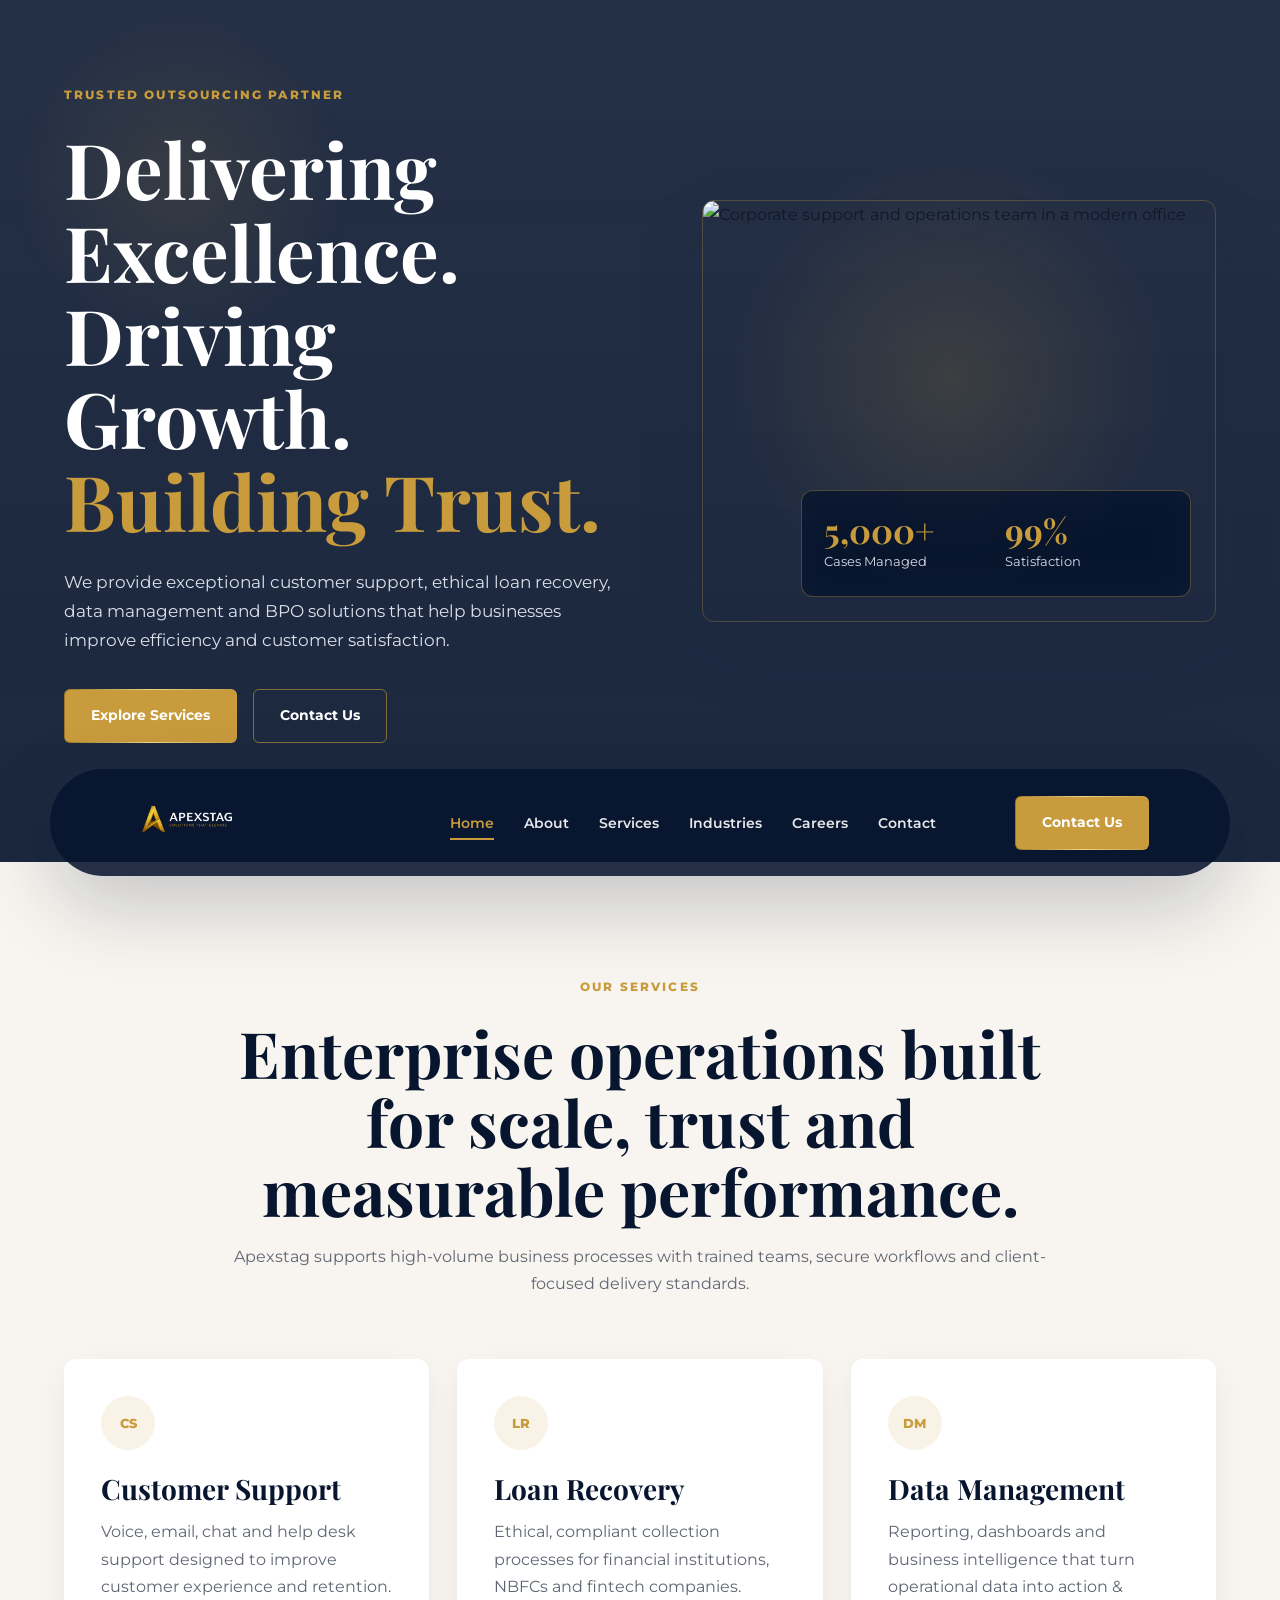
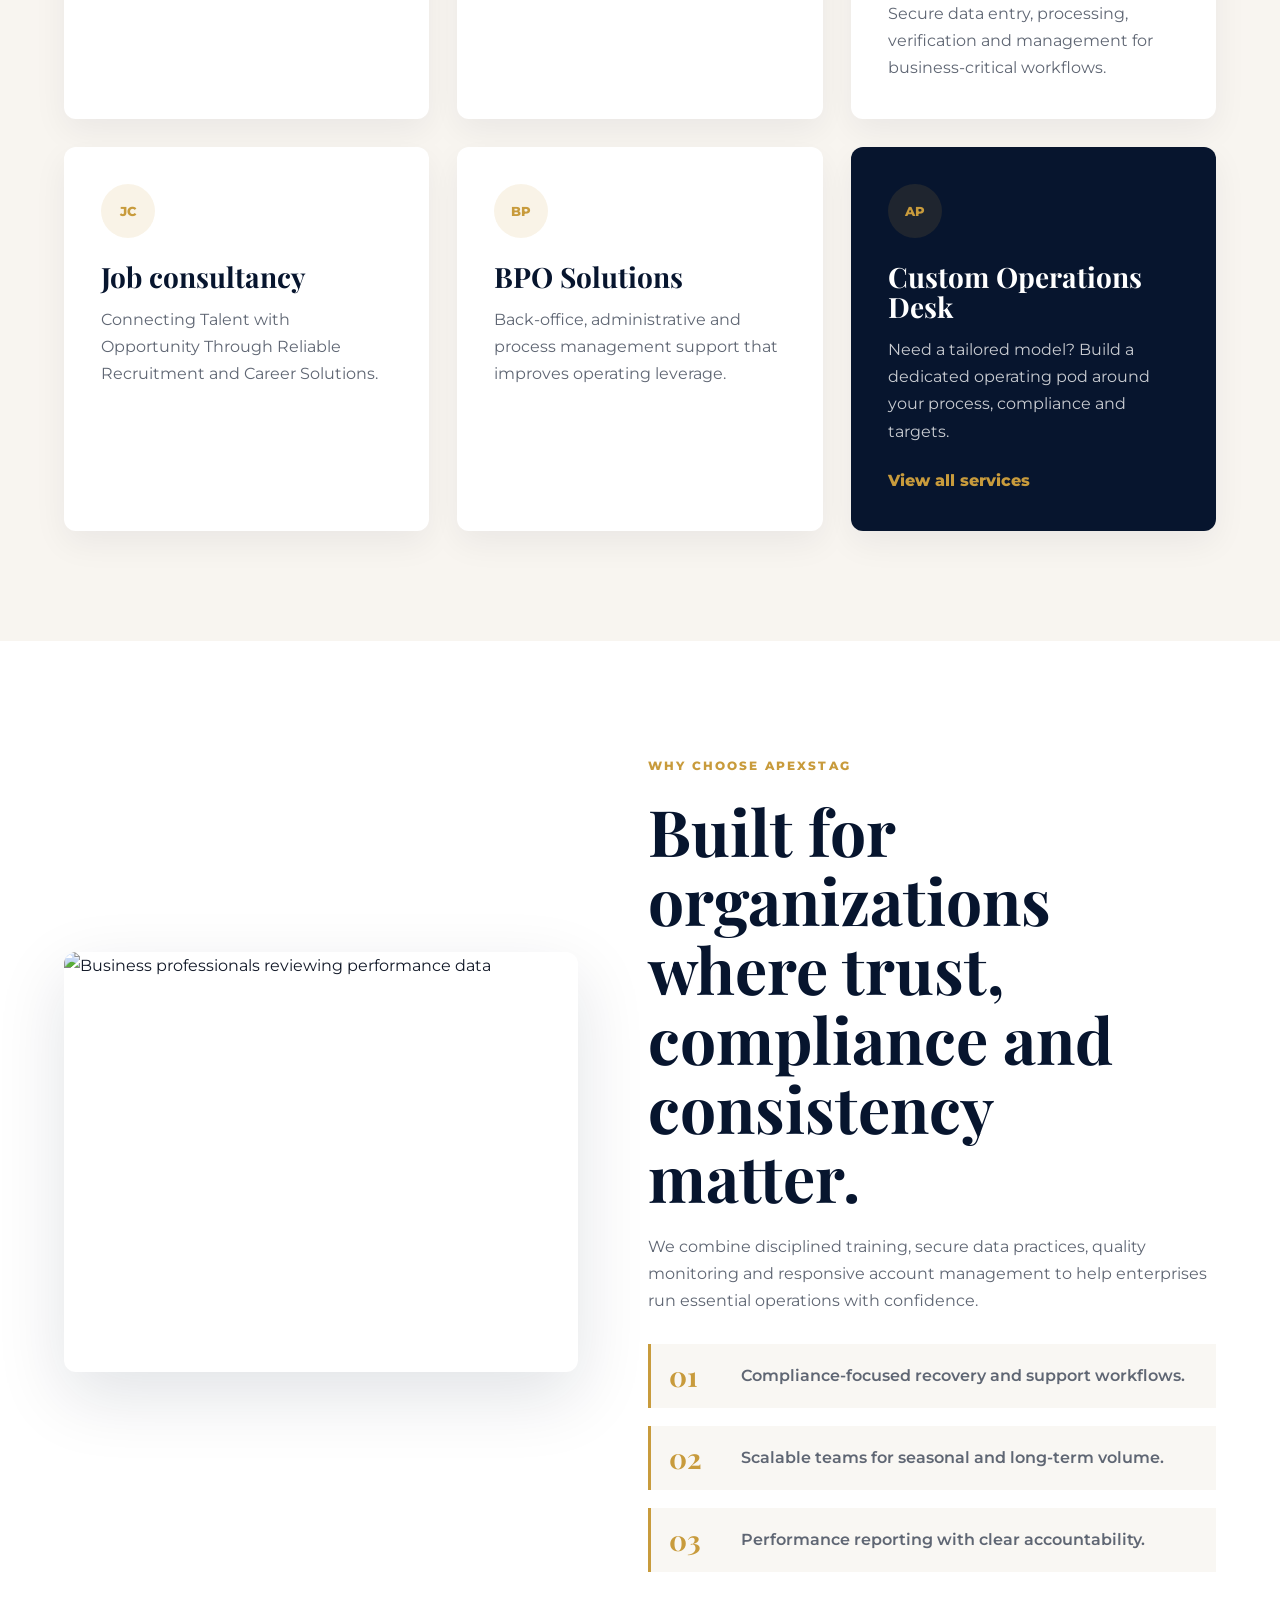
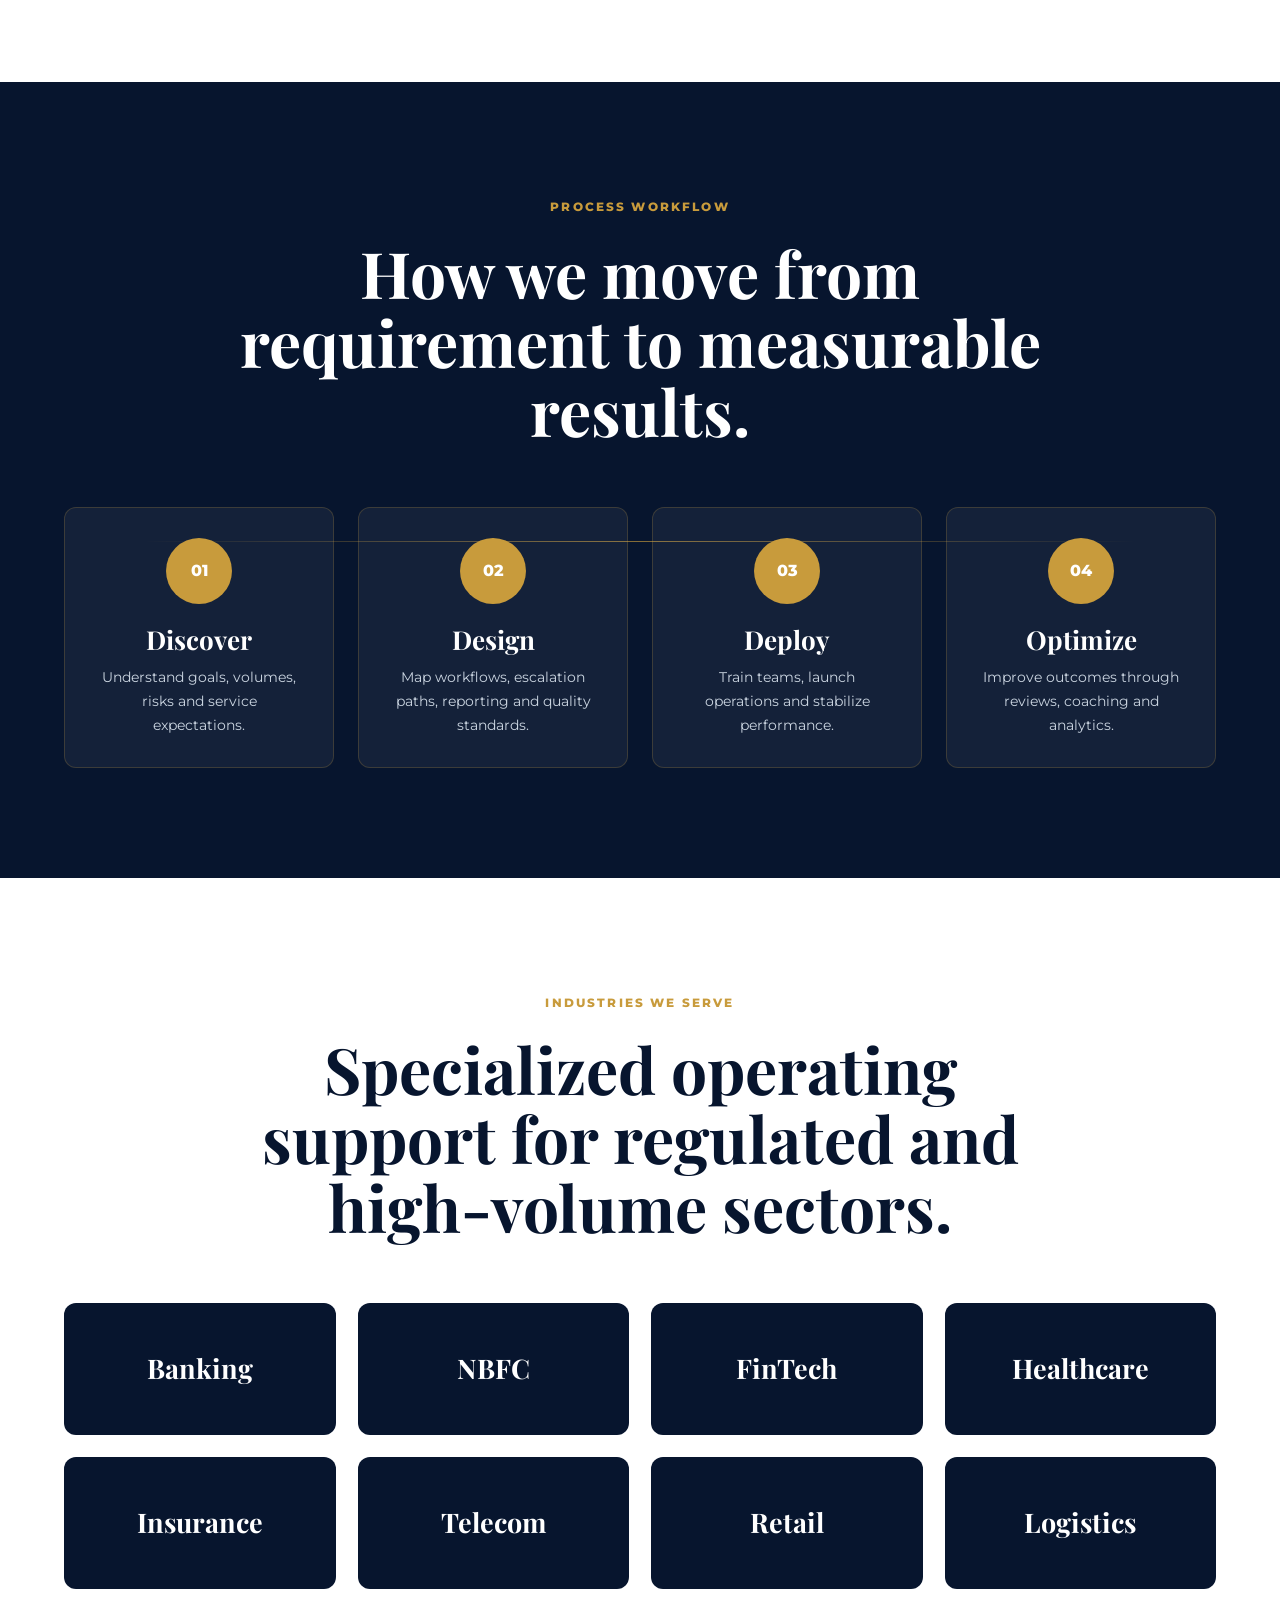
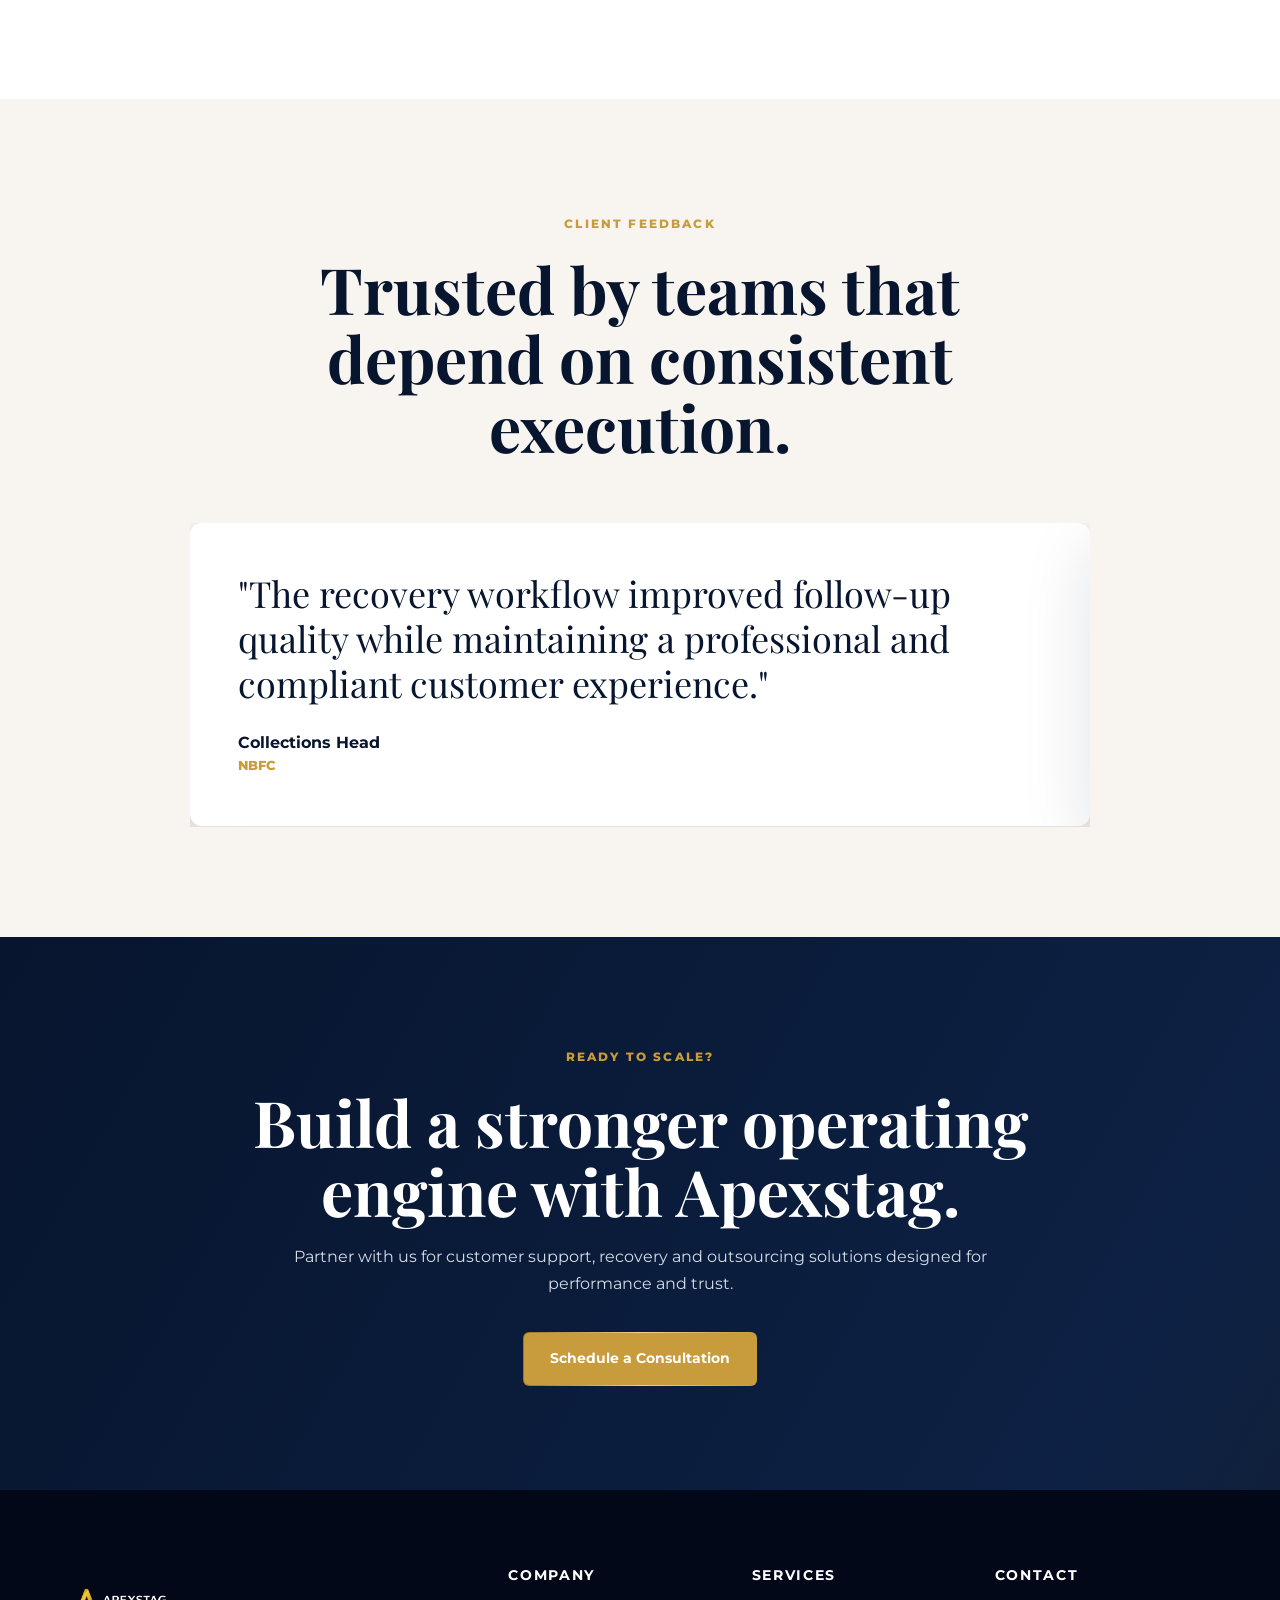
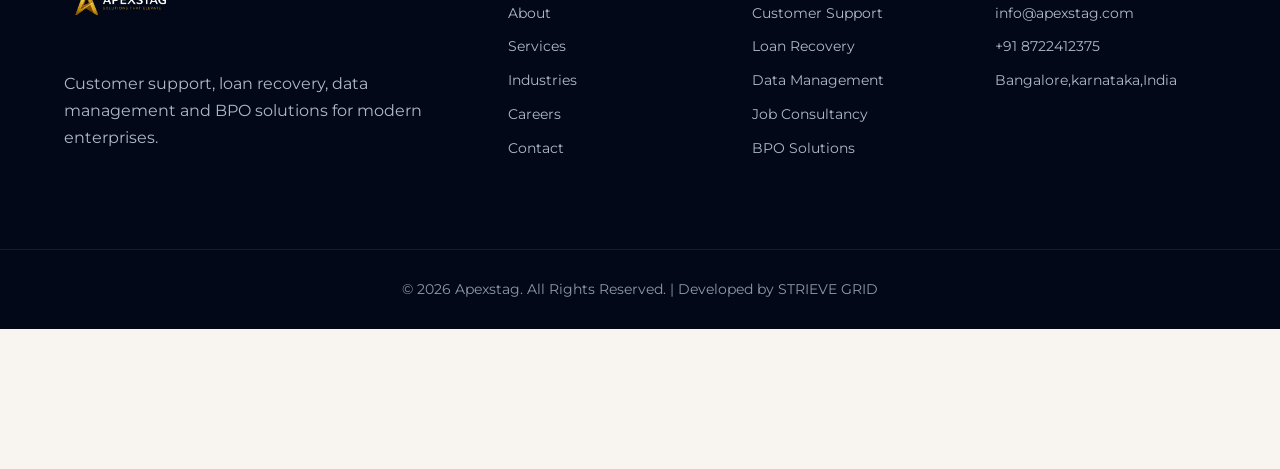
==== index.html @ 66cf581f "Initial website upload" ====
<!DOCTYPE html>
<html lang="en">

<head>
    <meta charset="UTF-8">
    <meta name="viewport" content="width=device-width, initial-scale=1.0">
    <meta name="description" content="Apexstag provides customer support, ethical loan recovery, data services and BPO solutions for enterprises, NBFCs, fintech and financial institutions.">
    <title>Apexstag | Enterprise BPO, Customer Support & Recovery Solutions</title>
    <link rel="preconnect" href="https://fonts.googleapis.com">
    <link rel="preconnect" href="https://fonts.gstatic.com" crossorigin>
    <link href="https://fonts.googleapis.com/css2?family=Playfair+Display:wght@600;700;800&family=Montserrat:wght@300;400;500;600;700;800&display=swap" rel="stylesheet">
    <link href="https://unpkg.com/aos@2.3.4/dist/aos.css" rel="stylesheet">
    <link rel="stylesheet" href="style.css">
</head>

<body>
    <div class="page-transition"></div>
    <div class="scroll-progress" aria-hidden="true"></div>

    <header class="navbar">
        <div class="container nav-container">
            <a href="index.html" class="brand" aria-label="Apexstag home">
                <img src="apexstag logo white.png" alt="Apexstag">
            </a>
            <nav class="nav-menu" aria-label="Primary navigation">
                <ul class="nav-links">
                    <li><a href="index.html" class="active">Home</a></li>
                    <li><a href="about.html">About</a></li>
                    <li><a href="services.html">Services</a></li>
                    <li><a href="industries.html">Industries</a></li>
                    <li><a href="careers.html">Careers</a></li>
                    <li><a href="contact.html">Contact</a></li>
                </ul>
            </nav>
            <a href="contact.html" class="btn-primary nav-cta">Contact Us</a>
            <button class="menu-toggle" type="button" aria-label="Open navigation" aria-expanded="false">
                <span></span>
                <span></span>
                <span></span>
            </button>
        </div>
    </header>

    <main>
        <!-- ================= HERO ================= -->
        <section class="hero home-hero">
            <span class="hero-cursor-glow" aria-hidden="true"></span>
            <div class="container hero-container">
                <div class="hero-content" data-aos="fade-right">
                    <span class="eyebrow">Trusted outsourcing partner</span>
                    <h1>Delivering Excellence. Driving Growth. <span>Building Trust.</span></h1>
                    <p>We provide exceptional customer support, ethical loan recovery, data management and BPO solutions that help businesses improve efficiency and customer satisfaction.</p>
                    <div class="hero-actions">
                        <a href="services.html" class="btn-primary">Explore Services</a>
                        <a href="contact.html" class="btn-secondary">Contact Us</a>
                    </div>
                </div>
                <div class="hero-visual" data-aos="fade-left" data-aos-delay="150">
                    <img src="https://images.unsplash.com/photo-1552664730-d307ca884978?auto=format&fit=crop&w=1200&q=80" alt="Corporate support and operations team in a modern office">
                    <div class="floating-stats">
                        <div>
                            <strong data-count="5000" data-suffix="+">0</strong>
                            <span>Cases Managed</span>
                        </div>
                        <div>
                            <strong data-count="99" data-suffix="%">0</strong>
                            <span>Satisfaction</span>
                        </div>
                    </div>
                </div>
            </div>
        </section>


        <!-- ================= SERVICES ================= -->
        <section class="section services-section">
            <div class="container">
                <div class="section-heading" data-aos="fade-up">
                    <span>Our services</span>
                    <h2>Enterprise operations built for scale, trust and measurable performance.</h2>
                    <p>Apexstag supports high-volume business processes with trained teams, secure workflows and client-focused delivery standards.</p>
                </div>
                <div class="services-grid">
                    <article class="service-card" data-aos="fade-up">
                        <span class="card-icon">CS</span>
                        <h3>Customer Support</h3>
                        <p>Voice, email, chat and help desk support designed to improve customer experience and retention.</p>
                    </article>
                    <article class="service-card" data-aos="fade-up" data-aos-delay="100">
                        <span class="card-icon">LR</span>
                        <h3>Loan Recovery</h3>
                        <p>Ethical, compliant collection processes for financial institutions, NBFCs and fintech companies.</p>
                    </article>
                    <article class="service-card" data-aos="fade-up" data-aos-delay="200">
                        <span class="card-icon">DM</span>
                        <h3>Data Management</h3>
                        <p>Reporting, dashboards and business intelligence that turn operational data into action & Secure data entry, processing, verification and management for business-critical workflows.</p>
                    </article>
                    <article class="service-card" data-aos="fade-up">
                        <span class="card-icon">JC</span>
                        <h3>Job consultancy</h3>
                        <p>Connecting Talent with Opportunity Through Reliable Recruitment and Career Solutions.</p>
                    </article>
                    <article class="service-card" data-aos="fade-up" data-aos-delay="100">
                        <span class="card-icon">BP</span>
                        <h3>BPO Solutions</h3>
                        <p>Back-office, administrative and process management support that improves operating leverage.</p>
                    </article>
                    <article class="service-card premium-card" data-aos="fade-up" data-aos-delay="200">
                        <span class="card-icon">AP</span>
                        <h3>Custom Operations Desk</h3>
                        <p>Need a tailored model? Build a dedicated operating pod around your process, compliance and targets.</p>
                        <a href="services.html" class="text-link">View all services</a>
                    </article>
                </div>
            </div>
        </section>

        <!-- ================= WHY CHOOSE ================= -->
        <section class="section split-section white-section">
            <div class="container split-grid">
                <div class="split-media" data-aos="fade-right">
                    <img src="https://images.unsplash.com/photo-1556761175-b413da4baf72?auto=format&fit=crop&w=1100&q=80" alt="Business professionals reviewing performance data">
                </div>
                <div class="split-content" data-aos="fade-left">
                    <span class="eyebrow">Why choose Apexstag</span>
                    <h2>Built for organizations where trust, compliance and consistency matter.</h2>
                    <p>We combine disciplined training, secure data practices, quality monitoring and responsive account management to help enterprises run essential operations with confidence.</p>
                    <div class="trust-list">
                        <div><strong>01</strong><span>Compliance-focused recovery and support workflows.</span></div>
                        <div><strong>02</strong><span>Scalable teams for seasonal and long-term volume.</span></div>
                        <div><strong>03</strong><span>Performance reporting with clear accountability.</span></div>
                    </div>
                </div>
            </div>
        </section>

        <!-- ================= PROCESS ================= -->
        <section class="section process-section">
            <div class="container">
                <div class="section-heading light" data-aos="fade-up">
                    <span>Process workflow</span>
                    <h2>How we move from requirement to measurable results.</h2>
                </div>
                <div class="process-wrapper" data-aos="process-line">
                    <article class="process-step" data-aos="fade-up">
                        <span>01</span>
                        <h3>Discover</h3>
                        <p>Understand goals, volumes, risks and service expectations.</p>
                    </article>
                    <article class="process-step" data-aos="fade-up" data-aos-delay="100">
                        <span>02</span>
                        <h3>Design</h3>
                        <p>Map workflows, escalation paths, reporting and quality standards.</p>
                    </article>
                    <article class="process-step" data-aos="fade-up" data-aos-delay="200">
                        <span>03</span>
                        <h3>Deploy</h3>
                        <p>Train teams, launch operations and stabilize performance.</p>
                    </article>
                    <article class="process-step" data-aos="fade-up" data-aos-delay="300">
                        <span>04</span>
                        <h3>Optimize</h3>
                        <p>Improve outcomes through reviews, coaching and analytics.</p>
                    </article>
                </div>
            </div>
        </section>

        <!-- ================= INDUSTRIES ================= -->
        <section class="section industries-section white-section">
            <div class="container">
                <div class="section-heading" data-aos="fade-up">
                    <span>Industries we serve</span>
                    <h2>Specialized operating support for regulated and high-volume sectors.</h2>
                </div>
                <div class="industry-grid">
                    <a href="industries.html" class="industry-card" data-aos="fade-up">Banking</a>
                    <a href="industries.html" class="industry-card" data-aos="fade-up" data-aos-delay="70">NBFC</a>
                    <a href="industries.html" class="industry-card" data-aos="fade-up" data-aos-delay="140">FinTech</a>
                    <a href="industries.html" class="industry-card" data-aos="fade-up" data-aos-delay="210">Healthcare</a>
                    <a href="industries.html" class="industry-card" data-aos="fade-up">Insurance</a>
                    <a href="industries.html" class="industry-card" data-aos="fade-up" data-aos-delay="70">Telecom</a>
                    <a href="industries.html" class="industry-card" data-aos="fade-up" data-aos-delay="140">Retail</a>
                    <a href="industries.html" class="industry-card" data-aos="fade-up" data-aos-delay="210">Logistics</a>
                </div>
            </div>
        </section>

        <!-- ================= TESTIMONIALS ================= -->
        <section class="section testimonials-section">
            <div class="container">
                <div class="section-heading" data-aos="fade-up">
                    <span>Client feedback</span>
                    <h2>Trusted by teams that depend on consistent execution.</h2>
                </div>
                <div class="testimonial-carousel" data-aos="fade-up">
                    <div class="testimonial-track">
                        <article class="testimonial-card">
                            <p>"Apexstag brought structure and responsiveness to our customer operations. Their team is disciplined, transparent and dependable."</p>
                            <h4>Operations Manager</h4>
                            <span>Financial Services</span>
                        </article>
                        <article class="testimonial-card">
                            <p>"The recovery workflow improved follow-up quality while maintaining a professional and compliant customer experience."</p>
                            <h4>Collections Head</h4>
                            <span>NBFC</span>
                        </article>
                        <article class="testimonial-card">
                            <p>"Their reporting and data handling support helped us reduce operational delays and gain better visibility into daily performance."</p>
                            <h4>Business Head</h4>
                            <span>Enterprise Services</span>
                        </article>
                    </div>
                </div>
            </div>
        </section>

        <!-- ================= CTA ================= -->
        <section class="cta-section">
            <div class="container">
                <div class="cta-box" data-aos="fade-up">
                    <span class="eyebrow">Ready to scale?</span>
                    <h2>Build a stronger operating engine with Apexstag.</h2>
                    <p>Partner with us for customer support, recovery and outsourcing solutions designed for performance and trust.</p>
                    <a href="contact.html" class="btn-primary">Schedule a Consultation</a>
                </div>
            </div>
        </section>
    </main>

    <footer class="footer" data-aos="fade-up">
        <div class="container footer-grid">
            <div>
                <a href="index.html" class="brand footer-brand"><img src="apexstag logo white.png" alt="Apexstag"></a>
                <p>Customer support, loan recovery, data management and BPO solutions for modern enterprises.</p>
            </div>
            <div>
                <h4>Company</h4>
                <ul>
                    <li><a href="about.html">About</a></li>
                    <li><a href="services.html">Services</a></li>
                    <li><a href="industries.html">Industries</a></li>
                    <li><a href="careers.html">Careers</a></li>
                    <li><a href="contact.html">Contact</a></li>

                </ul>
            </div>
            <div>
                <h4>Services</h4>
                <ul>
                    <li><a href="services.html">Customer Support</a></li>
                    <li><a href="services.html">Loan Recovery</a></li>
                    <li><a href="services.html">Data Management</a></li>
                    <li><a href="services.html">Job Consultancy</a></li>
                    <li><a href="services.html">BPO Solutions</a></li>
                </ul>
            </div>
            <div>
                <h4>Contact</h4>
                <ul>
                    <li>info@apexstag.com</li>
                    <li>+91 8722412375</li>
                    <li>Bangalore,karnataka,India</li>
                </ul>
            </div>
        </div>
        <div class="copyright">© 2026 Apexstag. All Rights Reserved. | Developed by STRIEVE GRID</div>
    </footer>

    <script src="https://unpkg.com/aos@2.3.4/dist/aos.js"></script>
    <script src="script.js"></script>
</body>

</html>
---- style.css ----
/* =========================
   RESET & TOKENS
========================= */

* {
    box-sizing: border-box;
    margin: 0;
    padding: 0;
}

:root {
    --primary: #07152E;
    --primary-soft: #0D2144;
    --gold: #C89B3C;
    --gold-dark: #9C7329;
    --bg: #F8F5F0;
    --white: #FFFFFF;
    --text: #5F6673;
    --muted: #CBD5E1;
    --ink: #111827;
    --line: rgba(200, 155, 60, .22);
    --shadow: 0 24px 70px rgba(7, 21, 46, .12);
    --radius: 8px;
}

html {
    scroll-behavior: smooth;
}

body {
    background: var(--bg);
    color: var(--ink);
    font-family: "Montserrat", sans-serif;
    line-height: 1.7;
    overflow-x: hidden;
    animation: pageFade .8s ease both;
    padding-bottom: 140px;
}


body.is-leaving {
    animation: pageExit .28s ease both;
}

img {
    display: block;
    max-width: 100%;
}

a {
    color: inherit;
    text-decoration: none;
}

ul {
    list-style: none;
}

h1,
h2,
h3,
h4 {
    font-family: "Playfair Display", serif;
    line-height: 1.08;
}

.container {
    width: min(90%, 1400px);
    margin: 0 auto;
}

.page-transition {
    position: fixed;
    inset: 0;
    z-index: 2000;
    background: var(--primary);
    pointer-events: none;
    animation: pageReveal .85s ease forwards;
}

.scroll-progress {
    position: fixed;
    top: 0;
    left: 0;
    z-index: 1200;
    width: 100%;
    height: 3px;
    background: linear-gradient(90deg, var(--gold-dark), var(--gold), #F1D489);
    transform: scaleX(0);
    transform-origin: left center;
    will-change: transform;
}

/* =========================
   NAVBAR
========================= */

.navbar {
    position: fixed;
    bottom: 24px;
    left: 50%;
    transform: translateX(-50%);
    z-index: 1000;
    width: min(1180px, calc(100% - 44px));
    border-radius: 999px;
    padding: 16px 24px;
    background: rgba(7, 21, 46, .88);
    box-shadow: 0 28px 80px rgba(7, 21, 46, .22);
    transition: padding .35s ease, background .35s ease, box-shadow .35s ease, backdrop-filter .35s ease, transform .35s ease;
}

.navbar.scrolled {
    position: fixed;
    bottom: 24px;
    left: 50%;
    transform: translateX(-50%);
    width: min(1180px, calc(100% - 44px));
    border-radius: 999px;
    padding: 14px 22px;
    background: rgba(7, 21, 46, .96);
    backdrop-filter: blur(20px);
    box-shadow: 0 28px 90px rgba(0, 0, 0, .24);
}

body.bottom-nav {
    padding-bottom: 0;
}

.nav-container {
    display: flex;
    align-items: center;
    justify-content: space-between;
    gap: 28px;
}

.brand {
    display: inline-flex;
    align-items: center;
    flex: 0 0 auto;
}

.brand img {
    display: block;
    width: 240px;
    max-width: 40vw;
    height: auto;
    max-height: 75px;
    object-fit: contain;
    object-position: left center;
}

.nav-links {
    display: flex;
    align-items: center;
    gap: 30px;
}

.nav-links a {
    position: relative;
    color: var(--white);
    font-size: 14px;
    font-weight: 600;
    opacity: .9;
    transition: color .3s ease, opacity .3s ease;
}

.nav-links a::after {
    content: "";
    position: absolute;
    left: 0;
    bottom: -8px;
    width: 100%;
    height: 2px;
    background: var(--gold);
    transform: scaleX(0);
    transform-origin: right center;
    transition: transform .35s ease;
}

.nav-links a:hover,
.nav-links a.active {
    color: var(--gold);
    opacity: 1;
}

.nav-links a:hover::after,
.nav-links a.active::after {
    transform: scaleX(1);
    transform-origin: left center;
}

.menu-toggle {
    display: none;
    width: 44px;
    height: 44px;
    border: 1px solid rgba(255, 255, 255, .18);
    background: transparent;
    border-radius: var(--radius);
    cursor: pointer;
}

.menu-toggle span {
    display: block;
    width: 18px;
    height: 2px;
    margin: 5px auto;
    background: var(--white);
    transition: transform .3s ease, opacity .3s ease;
}

.menu-toggle.active span:nth-child(1) {
    transform: translateY(7px) rotate(45deg);
}

.menu-toggle.active span:nth-child(2) {
    opacity: 0;
}

.menu-toggle.active span:nth-child(3) {
    transform: translateY(-7px) rotate(-45deg);
}

/* =========================
   BUTTONS & GLOBAL SECTIONS
========================= */

.btn-primary,
.btn-secondary,
.btn-light {
    display: inline-flex;
    align-items: center;
    justify-content: center;
    min-height: 48px;
    padding: 14px 26px;
    border-radius: 6px;
    font-size: 14px;
    font-weight: 700;
    transition: transform .3s ease, box-shadow .3s ease, background .3s ease, border-color .3s ease, color .3s ease;
    will-change: transform;
}

.btn-primary {
    position: relative;
    overflow: hidden;
    border: 1px solid transparent;
    background: linear-gradient(var(--gold), var(--gold)) padding-box,
        linear-gradient(90deg, var(--gold-dark), #F1D489, var(--gold)) border-box;
    color: var(--white);
}

.btn-secondary {
    border: 1px solid rgba(200, 155, 60, .6);
    color: var(--white);
}

.btn-light {
    background: var(--white);
    color: var(--primary);
}

.btn-primary:hover,
.btn-secondary:hover,
.btn-light:hover {
    transform: translateY(-3px) scale(1.02);
    box-shadow: 0 16px 36px rgba(200, 155, 60, .22);
}

.text-link {
    display: inline-flex;
    margin-top: 22px;
    color: var(--gold);
    font-weight: 800;
}

.section {
    padding: 110px 0;
}

.white-section {
    background: var(--white);
}

.section-heading {
    max-width: 820px;
    margin: 0 auto 62px;
    text-align: center;
}

.section-heading span,
.eyebrow {
    display: inline-block;
    color: var(--gold);
    font-size: 12px;
    font-weight: 800;
    letter-spacing: .18em;
    text-transform: uppercase;
}

.section-heading h2,
.split-content h2,
.page-hero h1,
.hero h1,
.cta-box h2 {
    color: var(--primary);
    font-size: clamp(36px, 5vw, 64px);
}

.section-heading h2 {
    margin: 18px 0 18px;
}

.section-heading p,
.split-content p,
.page-hero p,
.cta-box p {
    color: var(--text);
    font-size: 16px;
}

.light h2,
.light p {
    color: var(--white);
}

.light p {
    opacity: .72;
}

/* =========================
   HERO
========================= */

.hero,
.page-hero {
    position: relative;
    overflow: hidden;
    background: linear-gradient(rgba(7, 21, 46, .88), rgba(7, 21, 46, .92)),
        var(--hero-image, url("https://images.unsplash.com/photo-1497366754035-f200968a6e72?auto=format&fit=crop&w=1800&q=80")) center/cover;
}

.home-hero {
    min-height: 88vh;
    display: flex;
    align-items: center;
    padding: 80px 0 120px;
}

.hero::after,
.page-hero::after {
    content: "";
    position: absolute;
    right: 7%;
    top: 16%;
    width: 480px;
    height: 480px;
    border-radius: 50%;
    background: radial-gradient(circle, rgba(200, 155, 60, .16), rgba(200, 155, 60, 0) 65%);
    pointer-events: none;
}

.hero-cursor-glow {
    position: absolute;
    left: 0;
    top: 0;
    width: 360px;
    height: 360px;
    border-radius: 50%;
    background: radial-gradient(circle, rgba(200, 155, 60, .12), rgba(200, 155, 60, 0) 66%);
    transform: translate3d(calc(var(--x, 50%) - 180px), calc(var(--y, 50%) - 180px), 0);
    pointer-events: none;
    will-change: transform;
}

.hero-container {
    position: relative;
    z-index: 1;
    display: grid;
    align-items: center;
    grid-template-columns: 1.05fr .95fr;
    gap: 70px;
}

.hero h1 {
    max-width: 780px;
    color: var(--white);
    font-size: clamp(46px, 6vw, 82px);
    margin: 20px 0 26px;
}

.hero h1 span {
    color: var(--gold);
}

.hero p {
    max-width: 680px;
    color: #D9E1EA;
    font-size: 17px;
}

.hero-actions {
    display: flex;
    flex-wrap: wrap;
    gap: 16px;
    margin-top: 34px;
}

.hero-visual,
.split-media,
.image-panel {
    overflow: hidden;
    border-radius: 12px;
    box-shadow: var(--shadow);
}

.hero-visual {
    position: relative;
    border: 1px solid rgba(200, 155, 60, .28);
}

.hero-visual img,
.split-media img,
.image-panel img {
    width: 100%;
    height: 100%;
    min-height: 420px;
    object-fit: cover;
    transition: transform .7s ease;
}

.hero-visual:hover img,
.split-media:hover img,
.image-panel:hover img {
    transform: scale(1.05);
}

.floating-stats {
    position: absolute;
    right: 24px;
    bottom: 24px;
    display: grid;
    grid-template-columns: repeat(2, 1fr);
    gap: 18px;
    width: min(390px, calc(100% - 48px));
    padding: 22px;
    border: 1px solid rgba(200, 155, 60, .36);
    border-radius: 12px;
    background: rgba(7, 21, 46, .72);
    backdrop-filter: blur(18px);
    animation: gentleFloat 5.5s ease-in-out infinite;
}

.floating-stats strong {
    display: block;
    color: var(--gold);
    font-family: "Playfair Display", serif;
    font-size: 34px;
    line-height: 1;
}

.floating-stats span {
    color: #D7DEE8;
    font-size: 13px;
}

.page-hero {
    min-height: 75vh;
    display: flex;
    align-items: center;
    justify-content: center;
    padding: 120px 0 80px;
    background: linear-gradient(rgba(7, 21, 46, .74), rgba(7, 21, 46, .75)),
        var(--hero-image, url("https://images.unsplash.com/photo-1497366754035-f200968a6e72?auto=format&fit=crop&w=1800&q=80")) center/cover no-repeat;
    background-size: 110%;
    animation: heroZoom 22s ease-in-out infinite alternate;
    scroll-margin-top: 104px;
}

.page-hero-content {
    position: relative;
    z-index: 1;
    max-width: 860px;
    display: flex;
    flex-direction: column;
    align-items: center;
    text-align: center;
    gap: 26px;
}

.page-hero h1 {
    color: var(--white);
    margin: 0;
    font-size: clamp(42px, 5vw, 64px);
    line-height: 1.08;
}

.page-hero p {
    max-width: 760px;
    color: rgba(229, 237, 247, .92);
    font-size: 18px;
    line-height: 1.85;
}

.page-hero .eyebrow {
    color: var(--gold);
    letter-spacing: .25em;
    font-size: 12px;
    text-transform: uppercase;
}

.page-hero .hero-actions {
    justify-content: center;
}

/* =========================
   HOME SECTIONS
========================= */

.stats-section {
    position: relative;
    z-index: 4;
    margin-top: -58px;
}

.stats-wrapper {
    display: grid;
    grid-template-columns: repeat(4, 1fr);
    gap: 22px;
    padding: 34px;
    border-radius: 14px;
    background: var(--white);
    box-shadow: 0 20px 55px rgba(7, 21, 46, .12);
}

.stat-box {
    text-align: center;
    transition: transform .35s ease;
}

.stat-box:hover {
    transform: translateY(-6px);
}

.stat-box h2 {
    color: var(--primary);
    font-size: clamp(34px, 4vw, 48px);
}

.stat-box p {
    color: var(--text);
    font-weight: 600;
}

.services-grid,
.value-grid,
.benefits-grid,
.positions-grid {
    display: grid;
    grid-template-columns: repeat(3, 1fr);
    gap: 28px;
}

.service-card,
.value-card,
.mission-card,
.benefit-card,
.position-card,
.contact-card {
    min-height: 100%;
    padding: 36px;
    border: 1px solid rgba(200, 155, 60, 0);
    border-radius: 12px;
    background: var(--white);
    box-shadow: 0 12px 34px rgba(7, 21, 46, .06);
    transition: transform .35s ease, border-color .35s ease, box-shadow .35s ease, background .35s ease, color .35s ease;
}

.service-card:hover,
.value-card:hover,
.mission-card:hover,
.benefit-card:hover,
.position-card:hover,
.contact-card:hover {
    transform: translateY(-10px);
    border-color: rgba(200, 155, 60, .58);
    box-shadow: var(--shadow);
}

.card-icon {
    display: inline-flex;
    align-items: center;
    justify-content: center;
    width: 54px;
    height: 54px;
    margin-bottom: 24px;
    border-radius: 50%;
    background: rgba(200, 155, 60, .12);
    color: var(--gold);
    font-size: 13px;
    font-weight: 800;
}
.service-card h3,
.value-card h3,
.mission-card h3,
.benefit-card h3,
.position-card h3,
.contact-card h3 {
    color: var(--primary);
    font-size: 28px;
    margin-bottom: 14px;
}

.service-card p,
.value-card p,
.mission-card p,
.benefit-card p,
.position-card p,
.contact-card p {
    color: var(--text);
}

.premium-card {
    background: var(--primary);
}

.premium-card h3,
.premium-card p {
    color: var(--white);
}

.premium-card p {
    opacity: .78;
}

.split-grid {
    display: grid;
    align-items: center;
    grid-template-columns: .95fr 1.05fr;
    gap: 70px;
}

.split-content h2 {
    margin: 18px 0 22px;
}

.trust-list,
.expertise-list {
    display: grid;
    gap: 18px;
    margin-top: 30px;
}

.trust-list div,
.expertise-list li {
    display: grid;
    grid-template-columns: 54px 1fr;
    gap: 18px;
    align-items: start;
    padding: 18px;
    border-left: 3px solid var(--gold);
    background: rgba(248, 245, 240, .8);
}

.trust-list strong,
.expertise-list strong {
    color: var(--gold);
    font-family: "Playfair Display", serif;
    font-size: 28px;
    line-height: 1;
}

.trust-list span,
.expertise-list span {
    color: var(--text);
    font-weight: 600;
}

.process-section {
    background: var(--primary);
}

.process-wrapper {
    position: relative;
    display: grid;
    grid-template-columns: repeat(4, 1fr);
    gap: 24px;
}

.process-wrapper::before {
    content: "";
    position: absolute;
    left: 7%;
    right: 7%;
    top: 34px;
    height: 1px;
    background: linear-gradient(90deg, rgba(200, 155, 60, 0), rgba(200, 155, 60, .65), rgba(200, 155, 60, 0));
    transform: scaleX(0);
    transform-origin: left center;
    transition: transform 1.1s ease;
}

.process-wrapper.aos-animate::before {
    transform: scaleX(1);
}

.process-step {
    position: relative;
    padding: 30px;
    border: 1px solid rgba(200, 155, 60, .22);
    border-radius: 12px;
    background: rgba(255, 255, 255, .055);
    text-align: center;
    transition: transform .35s ease, border-color .35s ease, background .35s ease;
}

.process-step:hover {
    transform: translateY(-8px);
    border-color: rgba(200, 155, 60, .55);
    background: rgba(255, 255, 255, .08);
}

.process-step span {
    display: inline-flex;
    align-items: center;
    justify-content: center;
    width: 66px;
    height: 66px;
    margin-bottom: 22px;
    border-radius: 50%;
    background: var(--gold);
    color: var(--white);
    font-weight: 800;
}

.process-step h3 {
    color: var(--white);
    font-size: 26px;
    margin-bottom: 12px;
}

.process-step p {
    color: #CBD5E1;
    font-size: 14px;
}

.industry-grid {
    display: grid;
    grid-template-columns: repeat(4, 1fr);
    gap: 22px;
}

.industry-card {
    display: flex;
    align-items: center;
    justify-content: center;
    min-height: 132px;
    padding: 28px;
    border-radius: 12px;
    background: var(--primary);
    color: var(--white);
    font-family: "Playfair Display", serif;
    font-size: 27px;
    font-weight: 700;
    text-align: center;
    transition: transform .35s ease, background .35s ease, color .35s ease, box-shadow .35s ease;
}

.industry-card:hover {
    transform: translateY(-8px);
    background: var(--gold);
    color: var(--white);
    box-shadow: 0 18px 45px rgba(200, 155, 60, .25);
}

.testimonial-carousel {
    max-width: 900px;
    margin: 0 auto;
    overflow: hidden;
}

.testimonial-track {
    display: flex;
    transition: transform .8s ease;
    will-change: transform;
}

.testimonial-card {
    flex: 0 0 100%;
    min-height: 285px;
    padding: 48px;
    border-radius: 12px;
    background: var(--white);
    box-shadow: var(--shadow);
}

.testimonial-card p {
    color: var(--primary);
    font-family: "Playfair Display", serif;
    font-size: clamp(25px, 3vw, 36px);
    line-height: 1.25;
}

.testimonial-card h4 {
    margin-top: 28px;
    color: var(--primary);
    font-family: "Montserrat", sans-serif;
    font-size: 16px;
}

.testimonial-card span {
    color: var(--gold);
    font-size: 13px;
    font-weight: 800;
    text-transform: uppercase;
}

.cta-section {
    padding: 105px 0;
    background: linear-gradient(120deg, var(--primary), var(--primary-soft), #211909, var(--primary));
    background-size: 260% 260%;
    animation: gradientDrift 13s ease infinite;
}

.cta-box {
    max-width: 900px;
    margin: 0 auto;
    text-align: center;
}

.cta-box h2 {
    margin: 18px 0;
    color: var(--white);
}

.cta-box p {
    max-width: 700px;
    margin: 0 auto 34px;
    color: #D5DCE7;
}

/* =========================
   ABOUT
========================= */

.about-hero {
    --hero-image: url("https://images.unsplash.com/photo-1521737711867-e3b97375f902?auto=format&fit=crop&w=1800&q=80");
}

.mission-grid {
    display: grid;
    grid-template-columns: repeat(2, 1fr);
    gap: 28px;
}

.mission-card {
    border-color: rgba(200, 155, 60, .28);
}

.mission-card h3 {
    font-size: 36px;
}

.about-values {
    background: var(--white);
}

.expertise-section {
    background: var(--primary);
}

.expertise-section .split-content h2,
.expertise-section .split-content p {
    color: var(--white);
}

.expertise-section .split-content p {
    opacity: .78;
}

.expertise-section .trust-list div {
    background: rgba(255, 255, 255, .06);
}

.expertise-section .trust-list span {
    color: #D7DEE8;
}

.founders-section {
    background: rgba(255, 255, 255, .95);
}

.founders-section .section-heading {
    margin-bottom: 42px;
}

.founder-grid {
    display: grid;
    grid-template-columns: repeat(2, minmax(0, 1fr));
    gap: 24px;
    justify-items: center;
}

.founder-card {
    width: min(420px, 100%);
    padding: 34px;
    border-radius: 18px;
    background: #fff;
    box-shadow: 0 22px 54px rgba(7, 21, 46, .08);
    border: 1px solid rgba(200, 155, 60, .12);
    transition: transform .35s ease, box-shadow .35s ease;
}

.founder-card:hover {
    transform: translateY(-6px);
    box-shadow: 0 28px 70px rgba(7, 21, 46, .14);
}

.founder-card h3 {
    font-size: clamp(28px, 3vw, 34px);
    margin-bottom: 10px;
    color: var(--primary);
}

.founder-card p {
    color: var(--text);
    font-weight: 600;
    letter-spacing: .02em;
}

@media (max-width: 768px) {
    .founder-grid {
        grid-template-columns: 1fr;
    }
}

/* =========================
   SERVICES PAGE
========================= */

.services-hero {
    --hero-image: url("https://images.unsplash.com/photo-1551836022-d5d88e9218df?auto=format&fit=crop&w=1800&q=80");
}

.service-detail {
    display: grid;
    grid-template-columns: .9fr 1.1fr;
    gap: 54px;
    align-items: start;
    padding: 46px;
    border-radius: 14px;
    background: var(--white);
    box-shadow: 0 12px 38px rgba(7, 21, 46, .07);
}

.service-detail + .service-detail {
    margin-top: 28px;
}

.service-detail:nth-child(even) {
    background: #FCFBF8;
}

.service-detail h2 {
    color: var(--primary);
    font-size: clamp(32px, 4vw, 48px);
}

.service-detail p {
    margin-top: 18px;
    color: var(--text);
}

.feature-list {
    display: grid;
    grid-template-columns: repeat(2, 1fr);
    gap: 16px;
}

.feature-list li {
    padding: 16px 18px;
    border: 1px solid rgba(200, 155, 60, .22);
    border-radius: 8px;
    background: rgba(248, 245, 240, .72);
    color: var(--primary);
    font-weight: 700;
}

/* =========================
   INDUSTRIES PAGE
========================= */

.industries-hero {
    --hero-image: url("https://images.unsplash.com/photo-1486406146926-c627a92ad1ab?auto=format&fit=crop&w=1800&q=80");
}

.industry-panel-grid {
    display: grid;
    grid-template-columns: repeat(4, 1fr);
    gap: 24px;
}

.industry-panel {
    min-height: 260px;
    overflow: hidden;
    border-radius: 12px;
    background: var(--primary);
    box-shadow: var(--shadow);
}

.industry-panel img {
    width: 100%;
    height: 150px;
    object-fit: cover;
    opacity: .82;
    transition: transform .6s ease, opacity .35s ease;
}

.industry-panel:hover img {
    transform: scale(1.06);
    opacity: 1;
}

.industry-panel div {
    padding: 24px;
}

.industry-panel h3 {
    color: var(--white);
    font-size: 25px;
}

.industry-panel p {
    margin-top: 10px;
    color: #CBD5E1;
    font-size: 14px;
}

/* =========================
   CAREERS & CONTACT
========================= */

.careers-hero {
    --hero-image: url("https://images.unsplash.com/photo-1556761175-4b46a572b786?auto=format&fit=crop&w=1800&q=80");
}

.contact-hero {
    --hero-image: url("https://images.unsplash.com/photo-1497366811353-6870744d04b2?auto=format&fit=crop&w=1800&q=80");
}

.position-card ul {
    margin: 18px 0 24px;
}

.position-card li {
    color: var(--text);
    margin-bottom: 8px;
}

.form-grid,
.contact-layout {
    display: grid;
    grid-template-columns: 1fr 1fr;
    gap: 28px;
}

.form-panel,
.map-placeholder {
    padding: 42px;
    border-radius: 14px;
    background: var(--white);
    box-shadow: var(--shadow);
}

.form-panel h2,
.map-placeholder h2 {
    color: var(--primary);
    font-size: 40px;
    margin-bottom: 24px;
}

.form-group {
    margin-bottom: 18px;
}

.form-group label {
    display: block;
    margin-bottom: 8px;
    color: var(--primary);
    font-size: 13px;
    font-weight: 800;
    text-transform: uppercase;
}

.form-group input,
.form-group select,
.form-group textarea {
    width: 100%;
    min-height: 50px;
    padding: 13px 14px;
    border: 1px solid rgba(7, 21, 46, .14);
    border-radius: 8px;
    background: #FCFBF8;
    color: var(--ink);
    font: inherit;
    transition: border-color .25s ease, box-shadow .25s ease;
}

.form-group textarea {
    min-height: 130px;
    resize: vertical;
}

.form-group input:focus,
.form-group select:focus,
.form-group textarea:focus {
    outline: none;
    border-color: var(--gold);
    box-shadow: 0 0 0 4px rgba(200, 155, 60, .12);
}

.form-note {
    margin-top: 18px;
    color: var(--gold);
    font-weight: 800;
}

.contact-info-grid {
    display: grid;
    grid-template-columns: repeat(3, 1fr);
    gap: 24px;
    margin-bottom: 34px;
}

.map-box {
    min-height: 360px;
    display: grid;
    place-items: center;
    border: 1px dashed rgba(200, 155, 60, .55);
    border-radius: 12px;
    background: linear-gradient(135deg, rgba(7, 21, 46, .92), rgba(13, 33, 68, .92)),
        url("https://images.unsplash.com/photo-1524661135-423995f22d0b?auto=format&fit=crop&w=1200&q=80") center/cover;
    color: var(--white);
    text-align: center;
}

.whatsapp-cta {
    margin-top: 24px;
    padding: 26px;
    border-radius: 12px;
    background: var(--primary);
    color: var(--white);
}

/* =========================
   FOOTER
========================= */

.footer {
    background: #020817;
    color: var(--white);
}

.footer-grid {
    display: grid;
    grid-template-columns: 2fr 1fr 1fr 1.1fr;
    gap: 42px;
    padding: 78px 0;
}

.footer-brand {
    display: inline-block;
    margin-bottom: 18px;
}

.footer-brand img {
    width: 210px;
    max-width: 100%;
    height: auto;
}

.footer p,
.footer li,
.footer a {
    color: #AEB9C8;
}

.footer h4 {
    margin-bottom: 18px;
    color: var(--white);
    font-family: "Montserrat", sans-serif;
    font-size: 14px;
    text-transform: uppercase;
    letter-spacing: .12em;
}

.footer li {
    margin-bottom: 10px;
    font-size: 14px;
}

.footer a:hover {
    color: var(--gold);
}

.copyright {
    padding: 28px 22px;
    border-top: 1px solid rgba(255, 255, 255, .08);
    color: #8D99AA;
    font-size: 14px;
    text-align: center;
}

/* =========================
   ANIMATIONS
========================= */

@keyframes pageFade {
    from { opacity: 0; }
    to { opacity: 1; }
}

@keyframes pageReveal {
    from { opacity: 1; transform: scaleY(1); transform-origin: top; }
    to { opacity: 0; transform: scaleY(0); transform-origin: top; }
}

@keyframes pageExit {
    from { opacity: 1; }
    to { opacity: 0; }
}

@keyframes gentleFloat {
    0%, 100% { transform: translate3d(0, 0, 0); }
    50% { transform: translate3d(0, -12px, 0); }
}

@keyframes heroZoom {
    from { background-size: 105%; }
    to { background-size: 112%; }
}

@keyframes gradientDrift {
    0%, 100% { background-position: 0% 50%; }
    50% { background-position: 100% 50%; }
}

/* =========================
   RESPONSIVE
========================= */

@media (max-width: 1200px) {
    .hero-container,
    .split-grid,
    .service-detail {
        gap: 42px;
    }

    .industry-panel-grid {
        grid-template-columns: repeat(3, 1fr);
    }
}

@media (max-width: 992px) {
    .nav-menu {
        position: fixed;
        top: 74px;
        left: 5%;
        right: 5%;
        z-index: 1001;
        max-height: 0;
        overflow: hidden;
        border: 1px solid rgba(200, 155, 60, .24);
        border-radius: 12px;
        background: rgba(7, 21, 46, .98);
        box-shadow: var(--shadow);
        transition: max-height .35s ease;
    }

    .nav-menu.open {
        max-height: 460px;
    }

    .nav-links {
        display: grid;
        gap: 0;
        padding: 16px;
    }

    .nav-links a {
        display: block;
        padding: 13px 8px;
    }

    .nav-cta {
        display: none;
    }

    .menu-toggle {
        display: block;
    }

    .hero-container,
    .split-grid,
    .service-detail,
    .form-grid,
    .contact-layout {
        grid-template-columns: 1fr;
    }

    .hero-visual img,
    .split-media img,
    .image-panel img {
        min-height: 340px;
    }

    .stats-wrapper,
    .industry-grid,
    .process-wrapper,
    .footer-grid,
    .contact-info-grid {
        grid-template-columns: repeat(2, 1fr);
    }

    .services-grid,
    .value-grid,
    .benefits-grid,
    .positions-grid,
    .industry-panel-grid {
        grid-template-columns: repeat(2, 1fr);
    }

    .process-wrapper::before {
        display: none;
    }
}

@media (max-width: 768px) {
    .section {
        padding: 78px 0;
    }

    .home-hero,
    .page-hero {
        padding: 90px 0 72px;
        min-height: 70vh;
    }

    .hero-actions {
        flex-direction: column;
    }

    .btn-primary,
    .btn-secondary,
    .btn-light {
        width: 100%;
    }

    .floating-stats {
        position: relative;
        right: auto;
        bottom: auto;
        width: 100%;
        margin-top: -10px;
        animation: none;
    }

    .stats-wrapper,
    .services-grid,
    .value-grid,
    .benefits-grid,
    .positions-grid,
    .industry-grid,
    .industry-panel-grid,
    .process-wrapper,
    .footer-grid,
    .mission-grid,
    .feature-list,
    .contact-info-grid {
        grid-template-columns: 1fr;
    }

    .service-card,
    .value-card,
    .mission-card,
    .benefit-card,
    .position-card,
    .contact-card,
    .service-detail,
    .form-panel,
    .map-placeholder {
        padding: 28px;
    }

    .testimonial-card {
        padding: 32px;
        min-height: 330px;
    }

    .hero-cursor-glow,
    .hero::after,
    .page-hero::after {
        display: none;
    }

    [data-aos-delay] {
        transition-delay: 0s !important;
    }
}

@media (max-width: 480px) {
    .brand img {
        width: 150px;
        height: 46px;
    }

    .stats-wrapper {
        padding: 24px;
    }

    .floating-stats {
        grid-template-columns: 1fr;
    }
}

@media (prefers-reduced-motion: reduce) {
    *,
    *::before,
    *::after {
        animation-duration: .01ms !important;
        animation-iteration-count: 1 !important;
        scroll-behavior: auto !important;
        transition-duration: .01ms !important;
    }
}
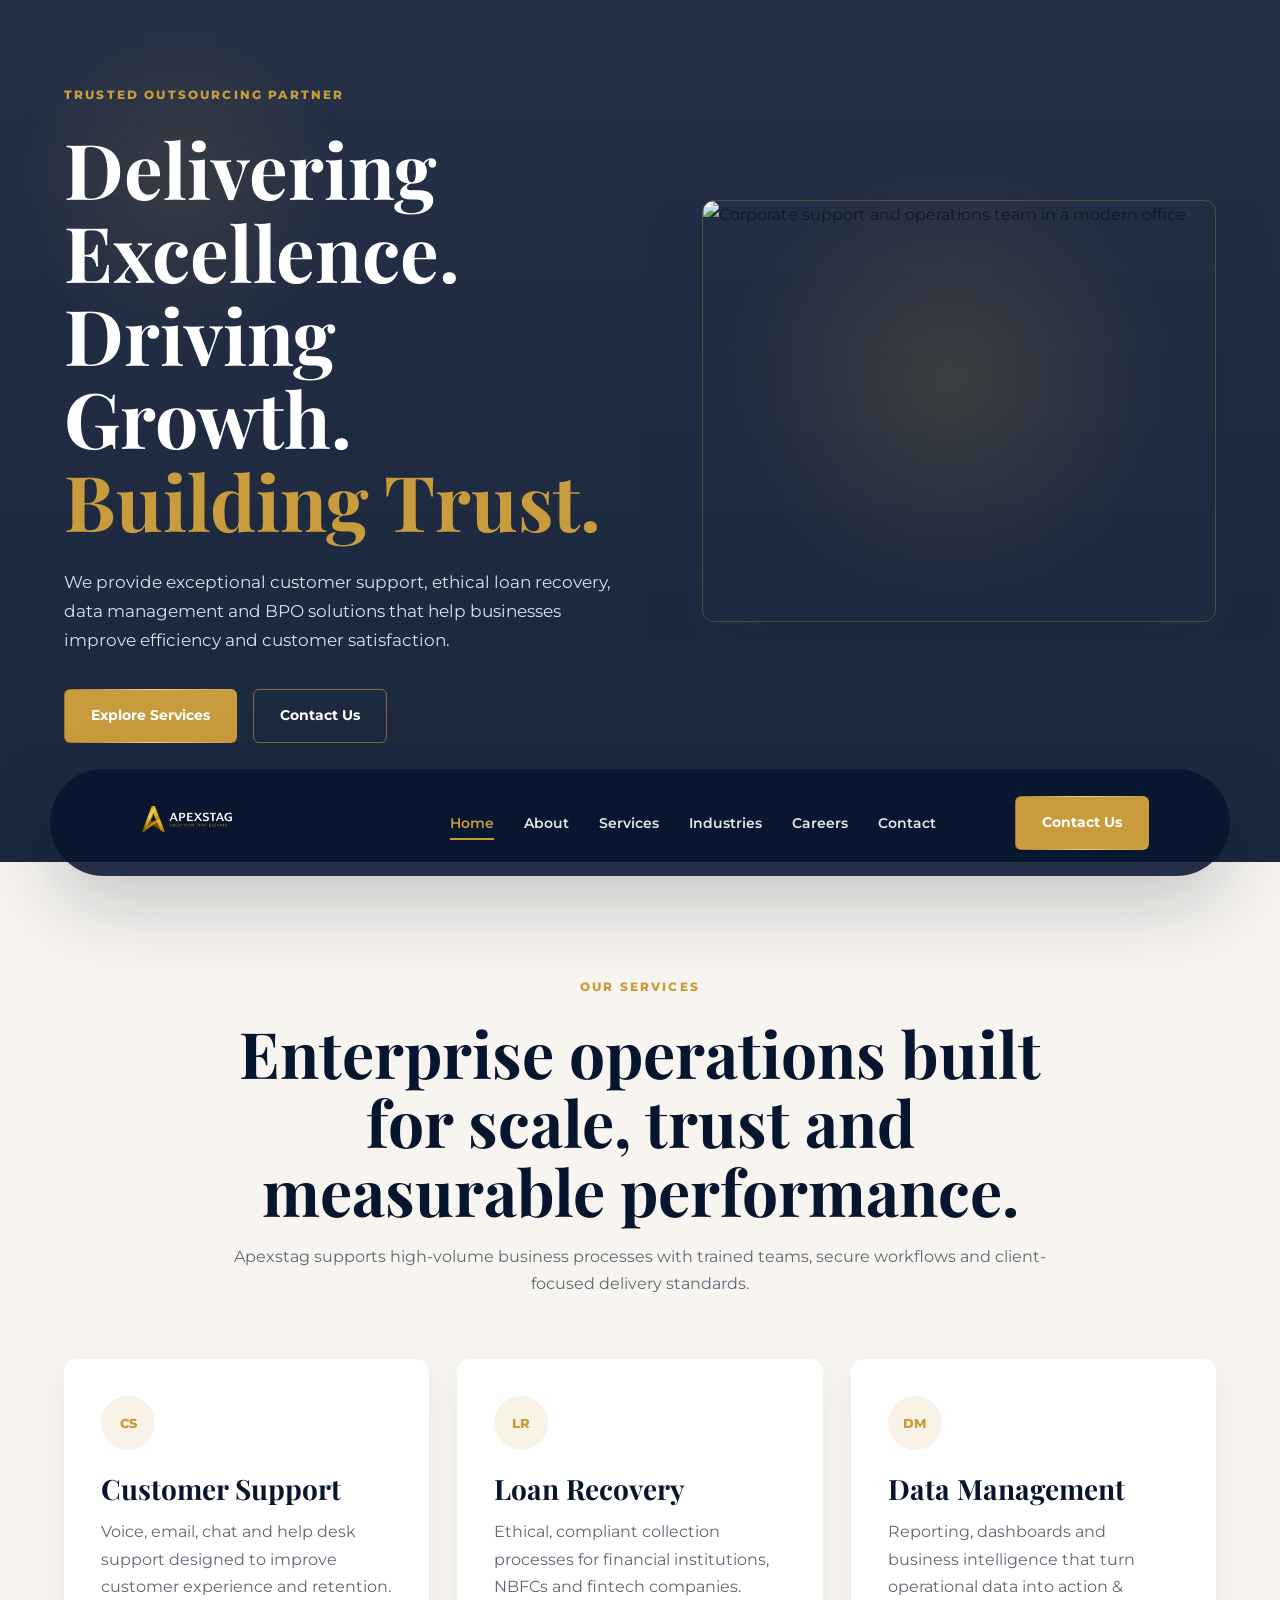
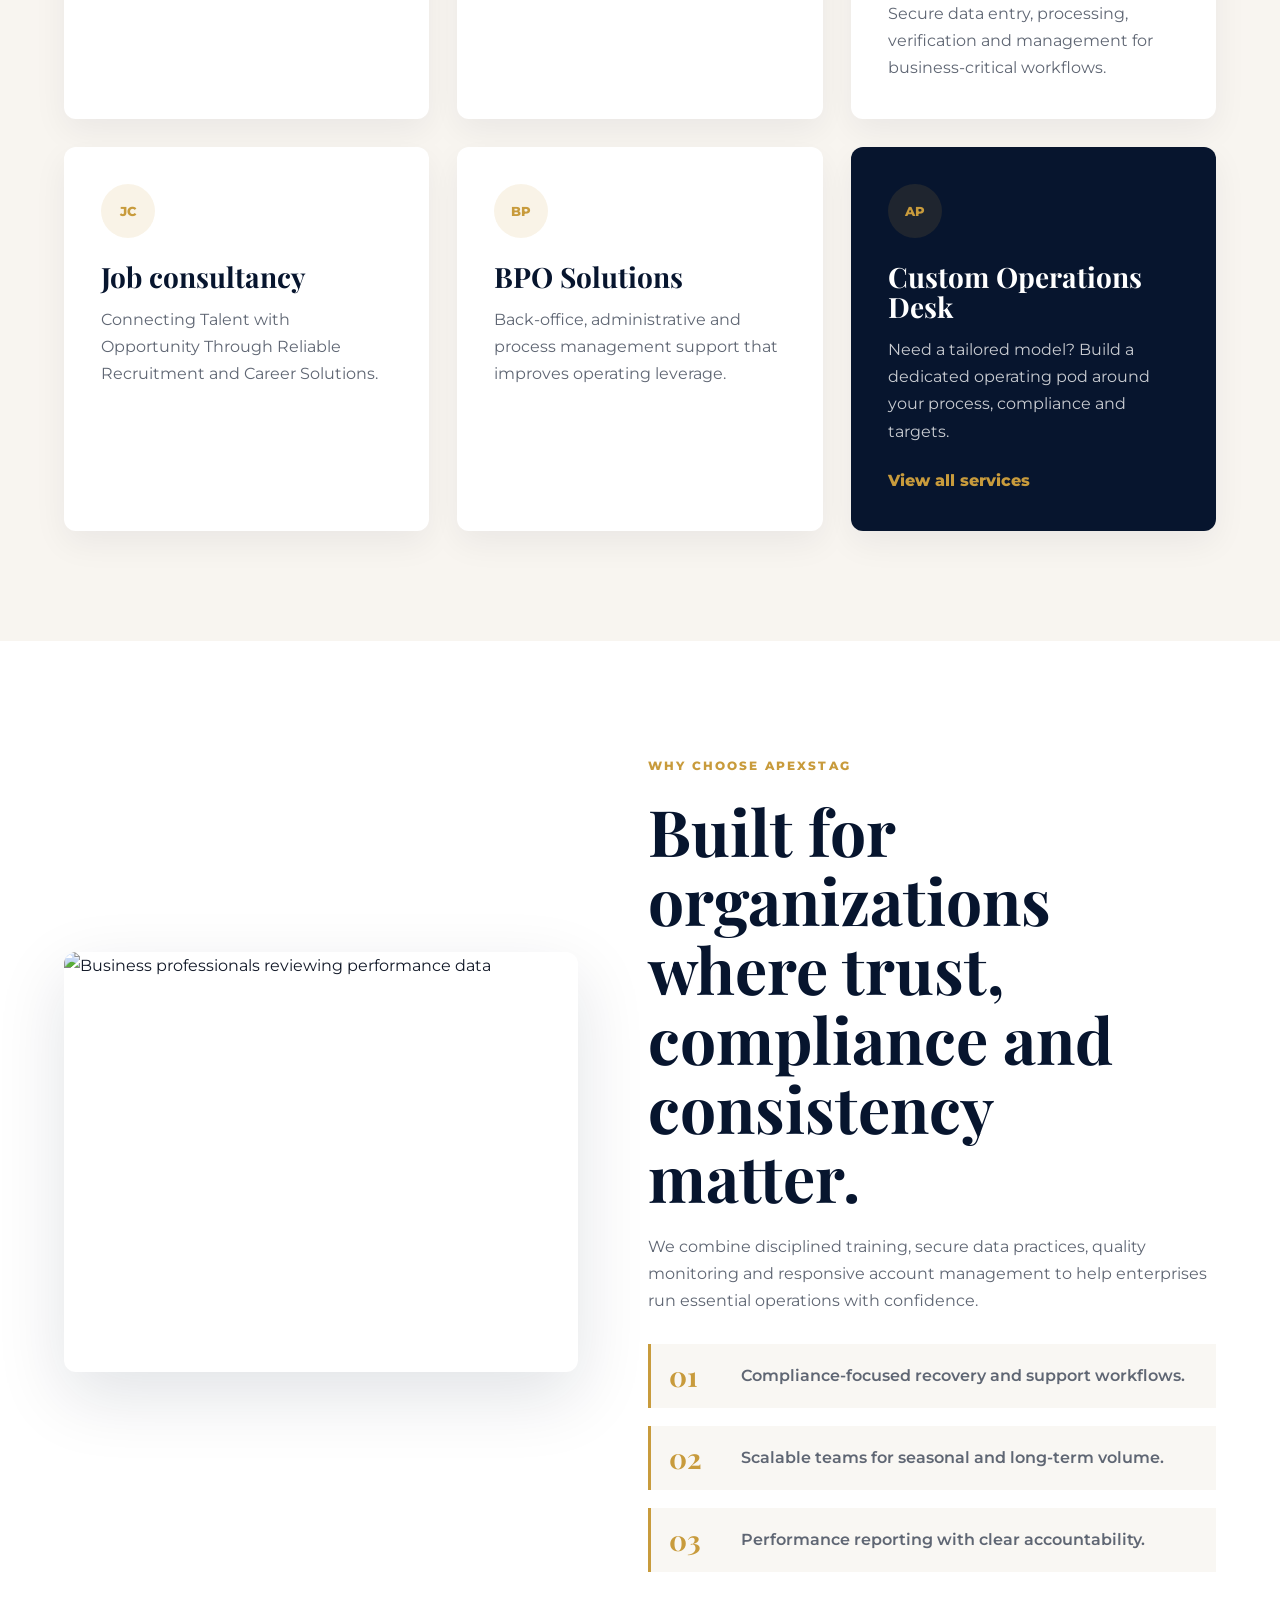
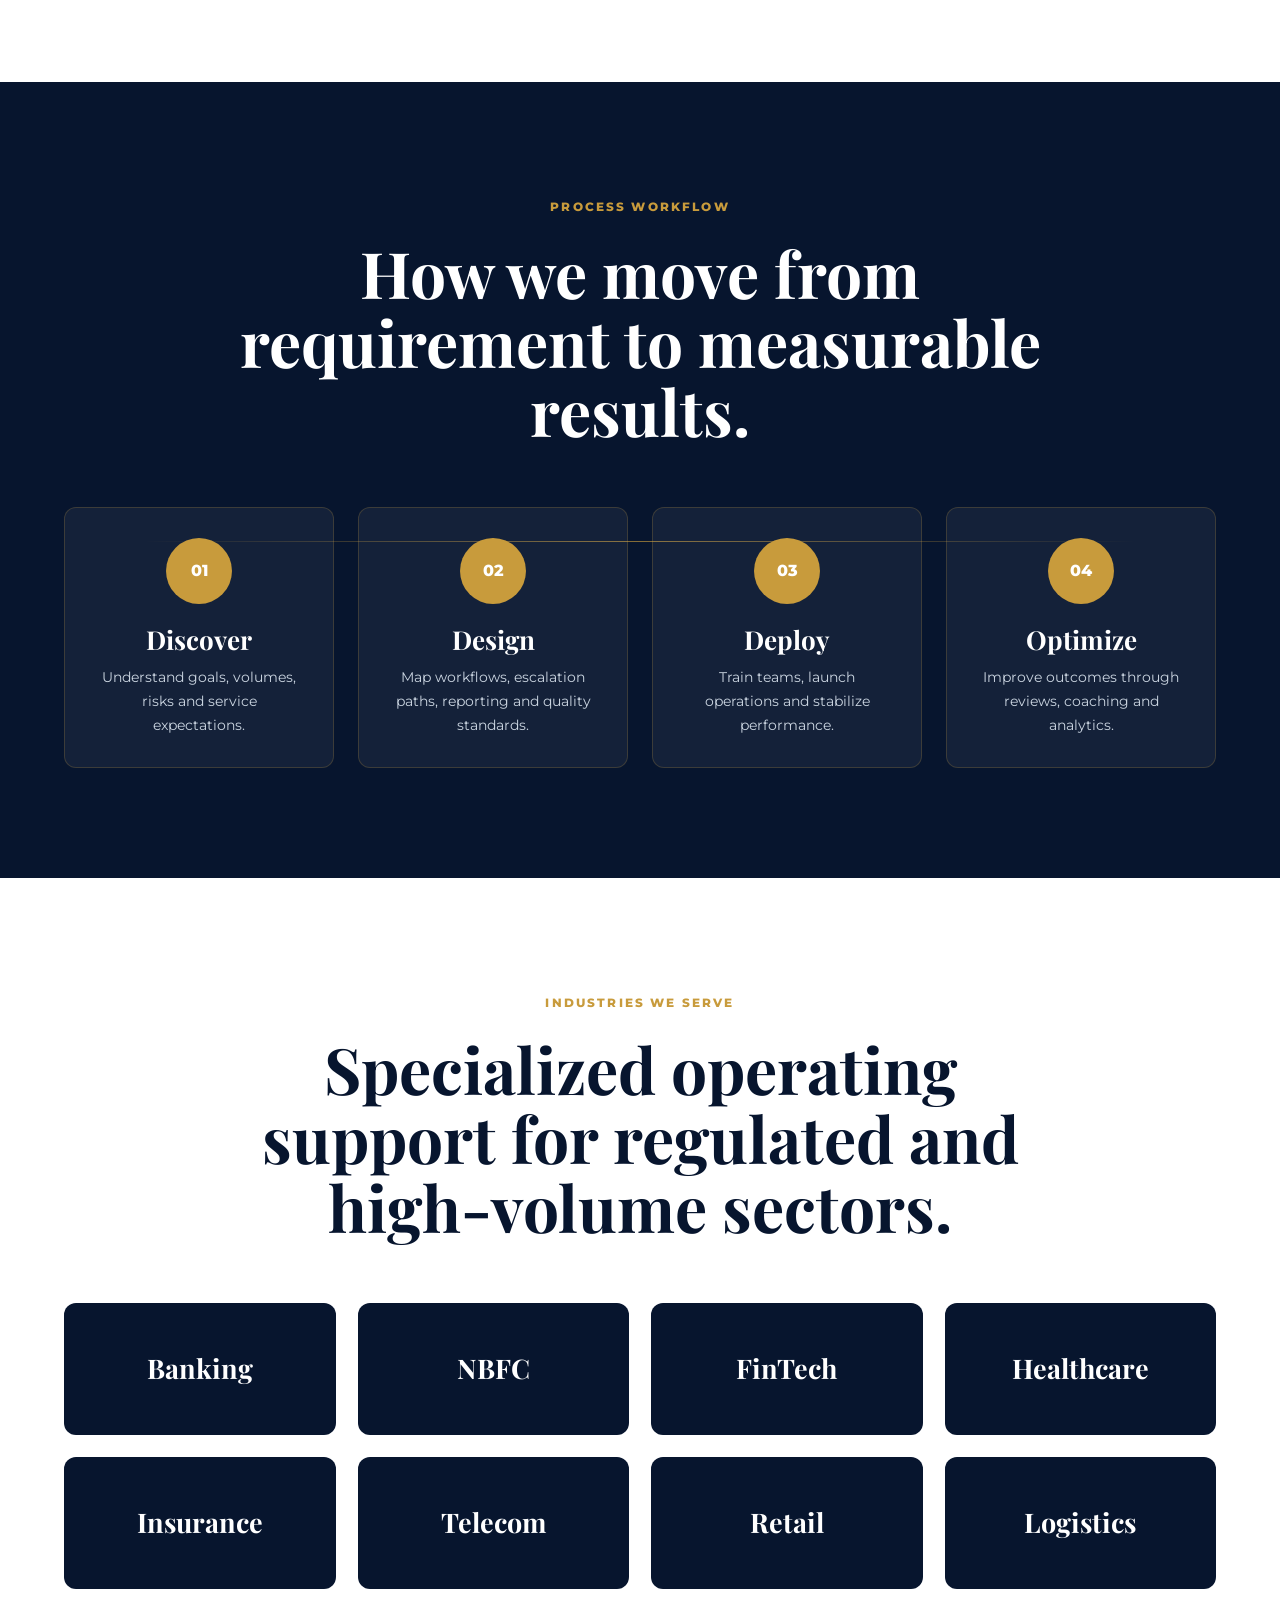
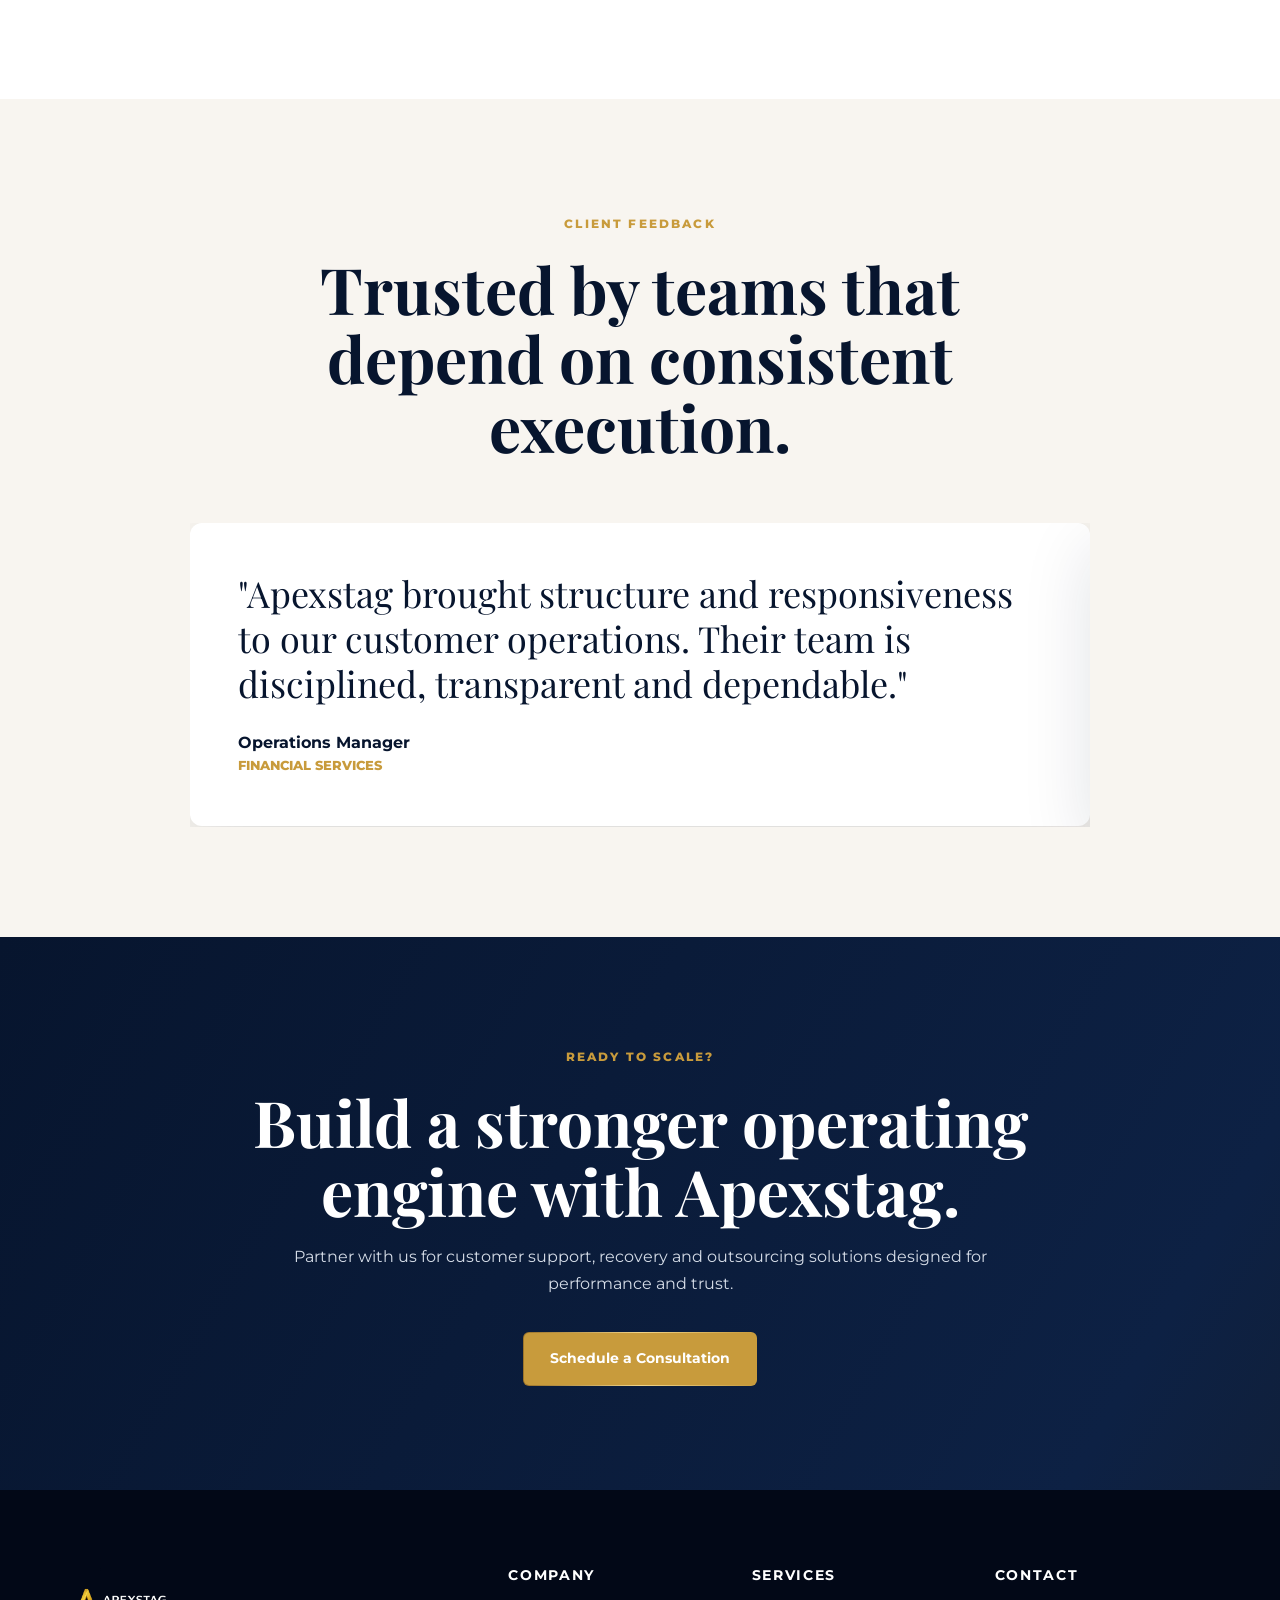
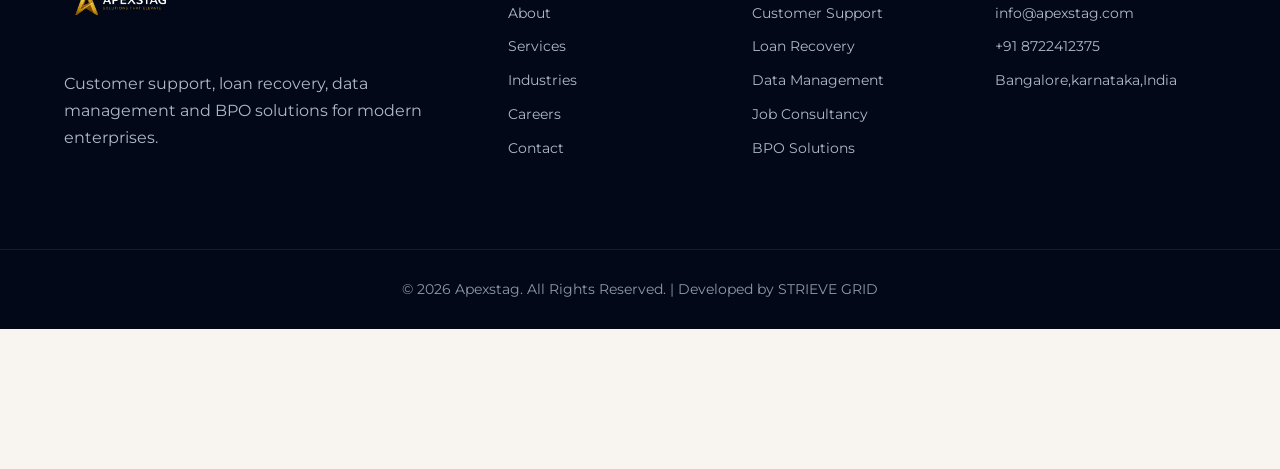
==== commit c1995c16: "Updated Apexstag website" ====
--- a/index.html
+++ b/index.html
@@ -57,15 +57,7 @@
                 </div>
                 <div class="hero-visual" data-aos="fade-left" data-aos-delay="150">
                     <img src="https://images.unsplash.com/photo-1552664730-d307ca884978?auto=format&fit=crop&w=1200&q=80" alt="Corporate support and operations team in a modern office">
-                    <div class="floating-stats">
-                        <div>
-                            <strong data-count="5000" data-suffix="+">0</strong>
-                            <span>Cases Managed</span>
-                        </div>
-                        <div>
-                            <strong data-count="99" data-suffix="%">0</strong>
-                            <span>Satisfaction</span>
-                        </div>
+                    
                     </div>
                 </div>
             </div>
--- a/style.css
+++ b/style.css
@@ -1262,7 +1262,8 @@
 @media (max-width: 992px) {
     .nav-menu {
         position: fixed;
-        top: 74px;
+        bottom: 90px;
+        top: auto;
         left: 5%;
         right: 5%;
         z-index: 1001;
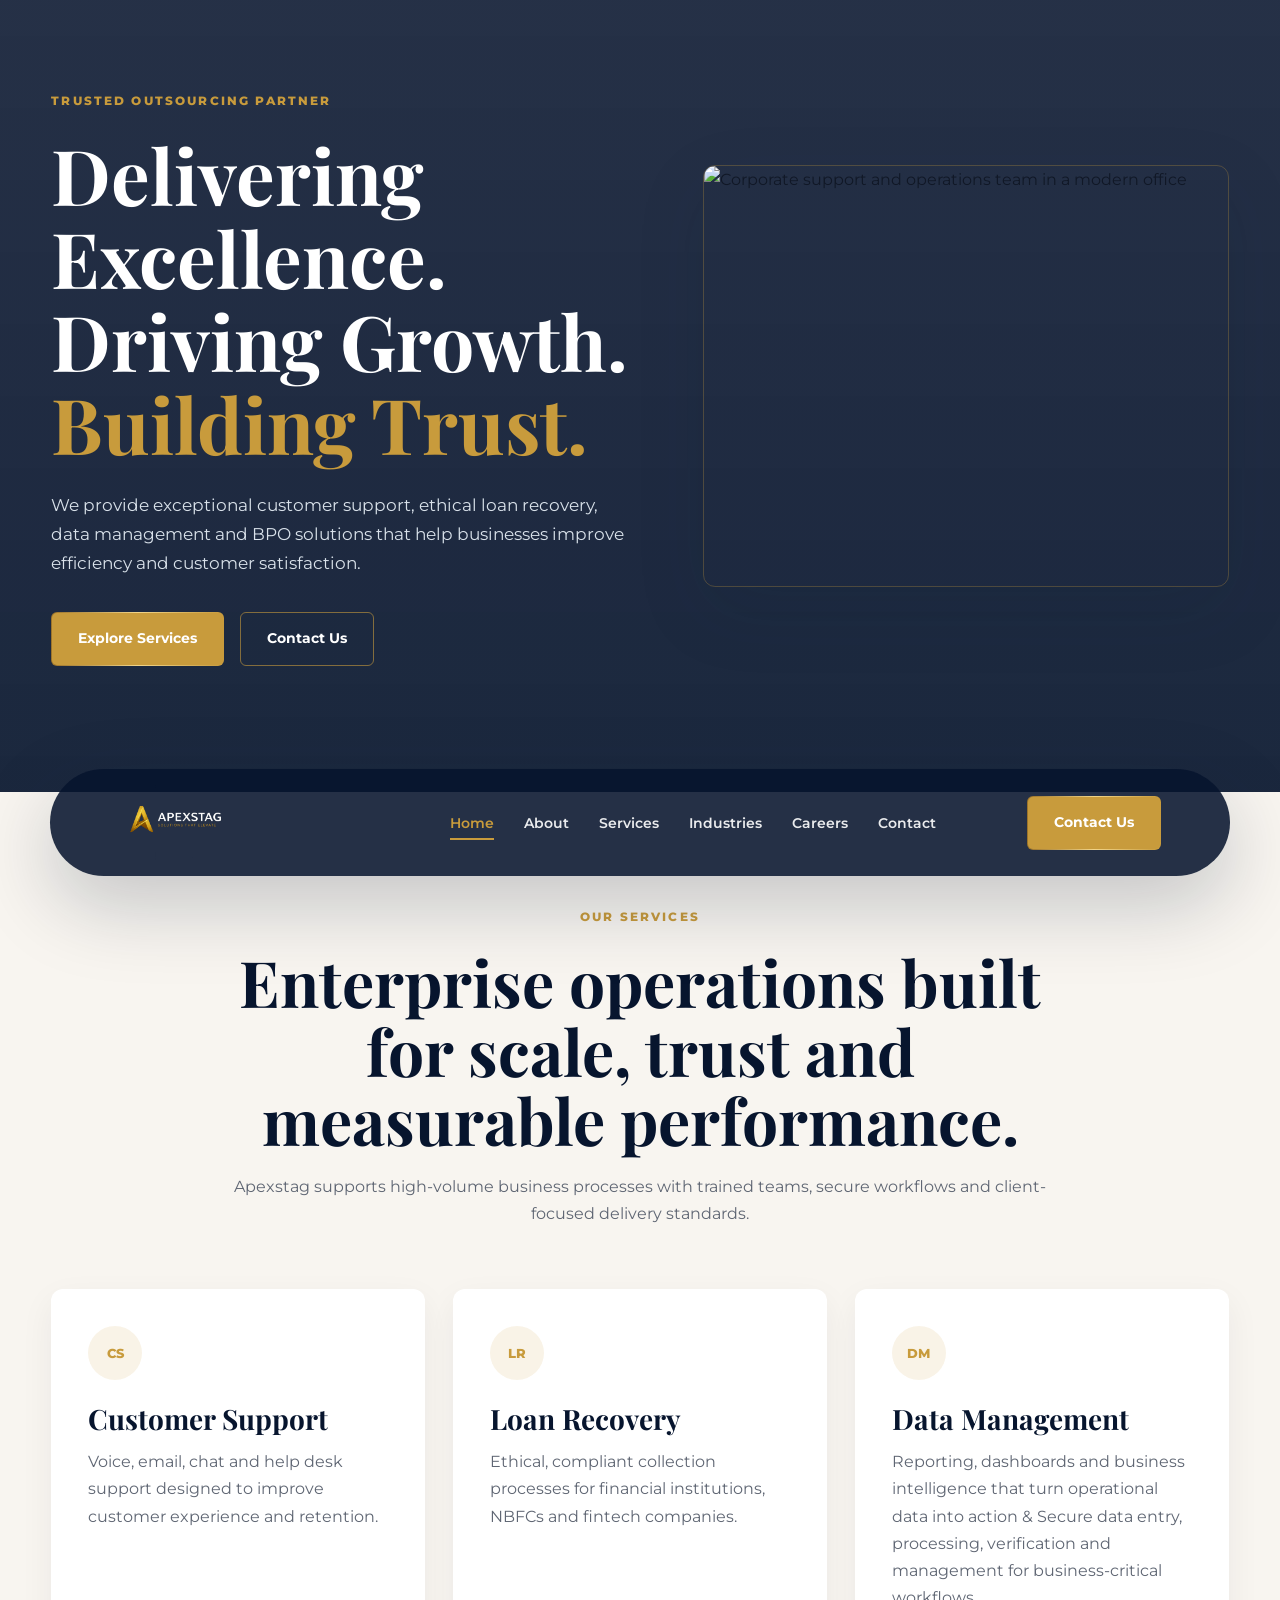
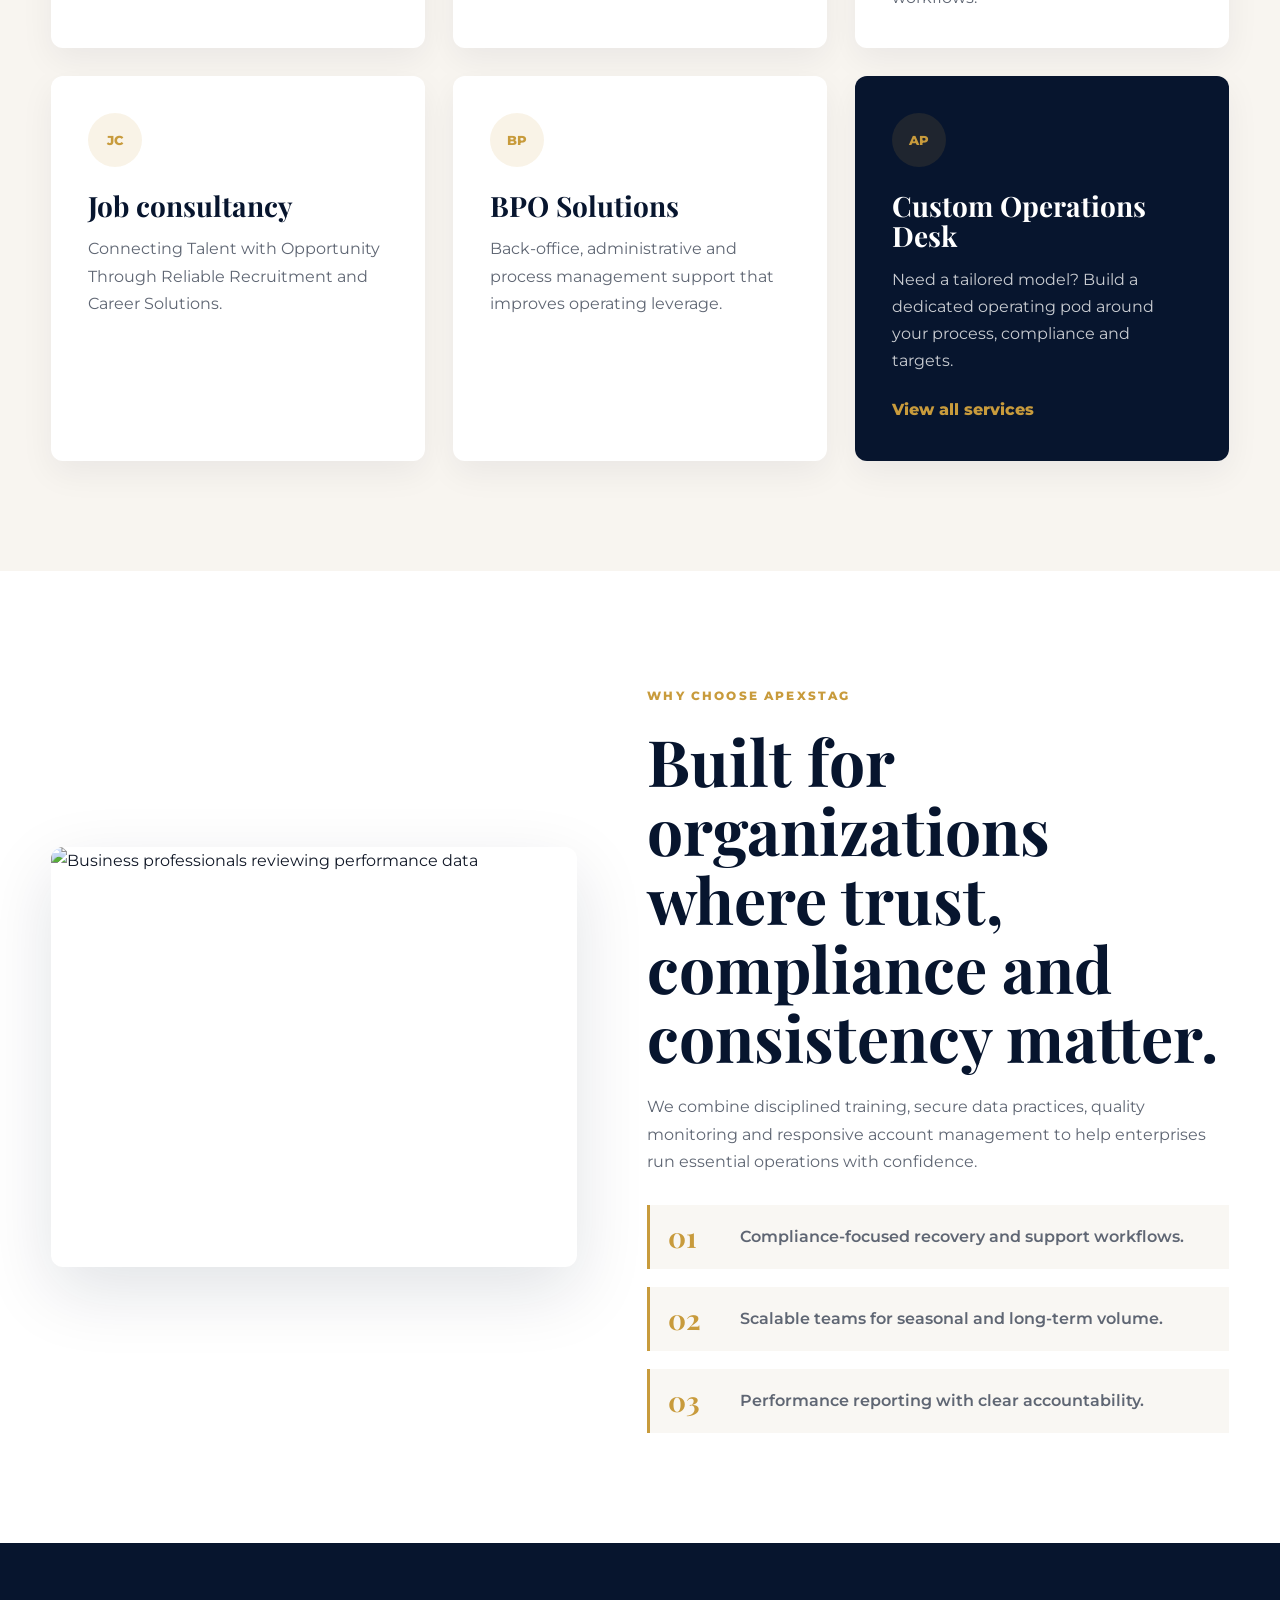
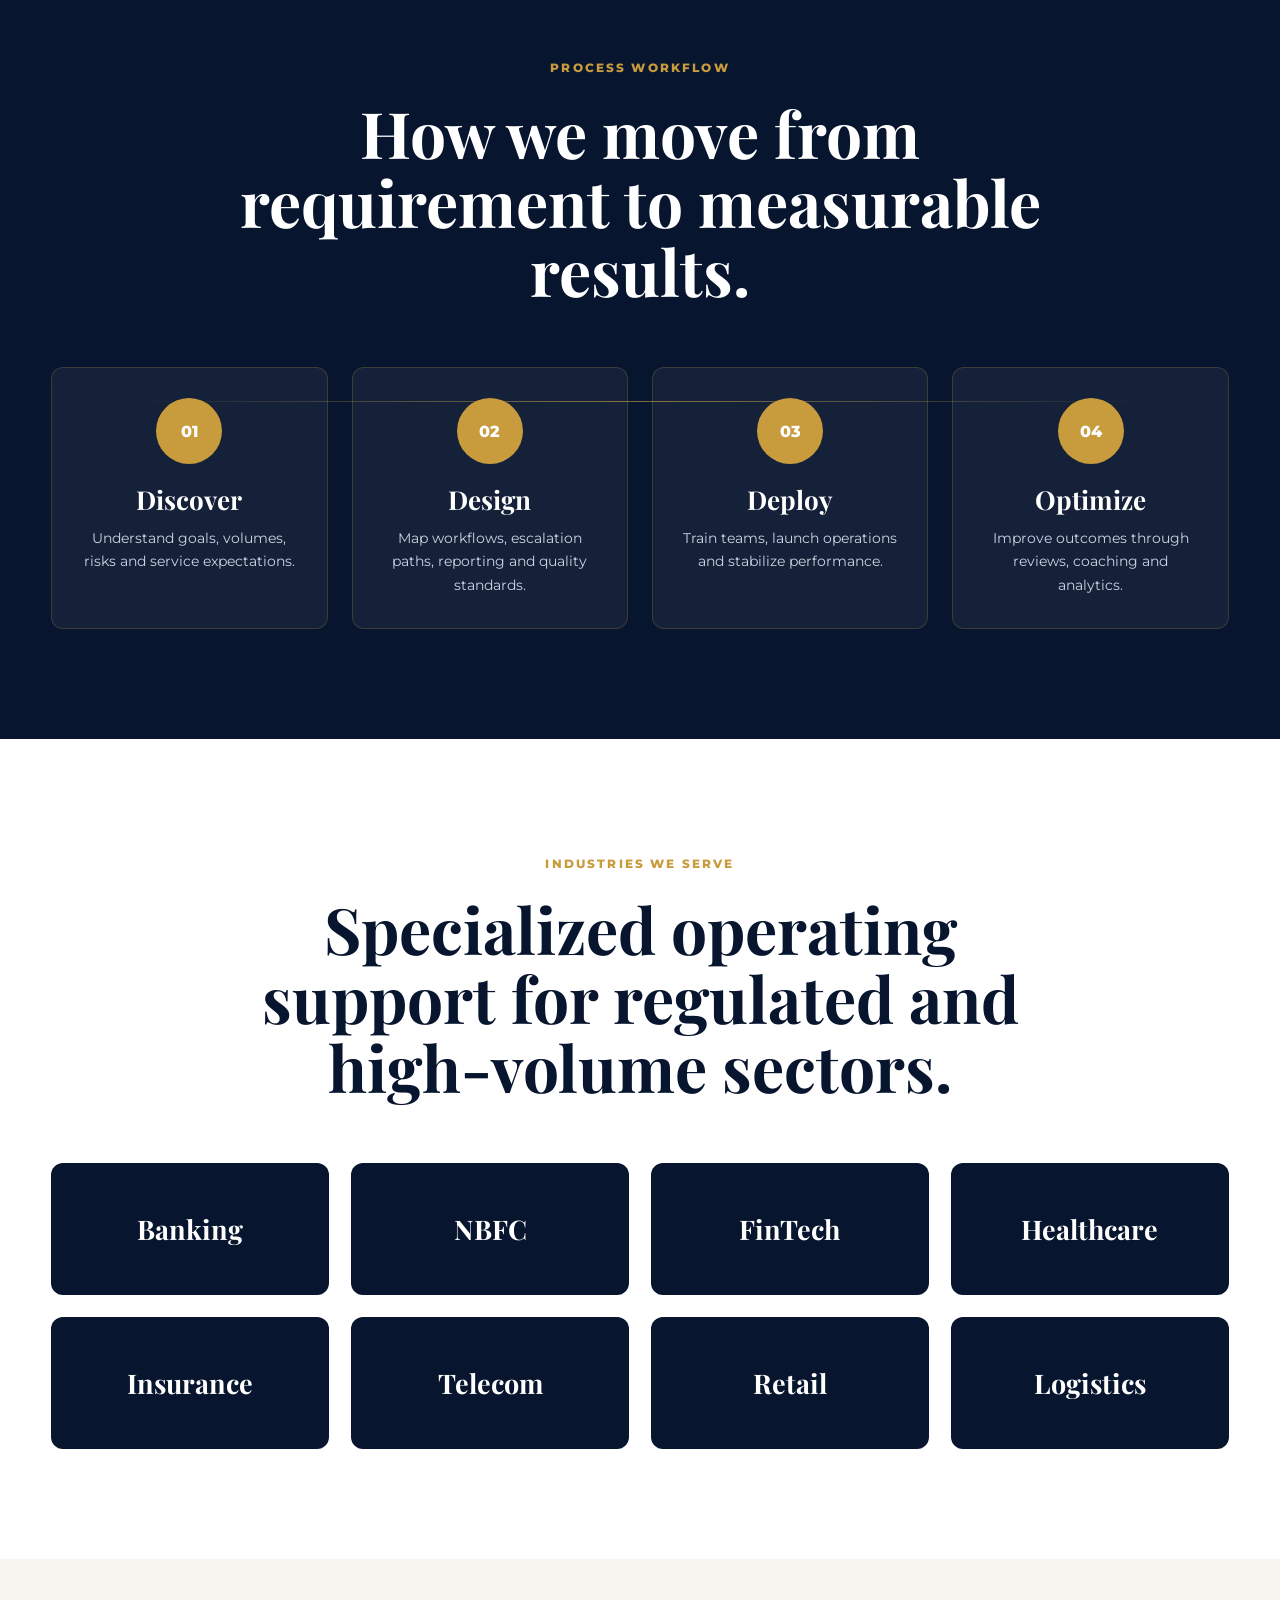
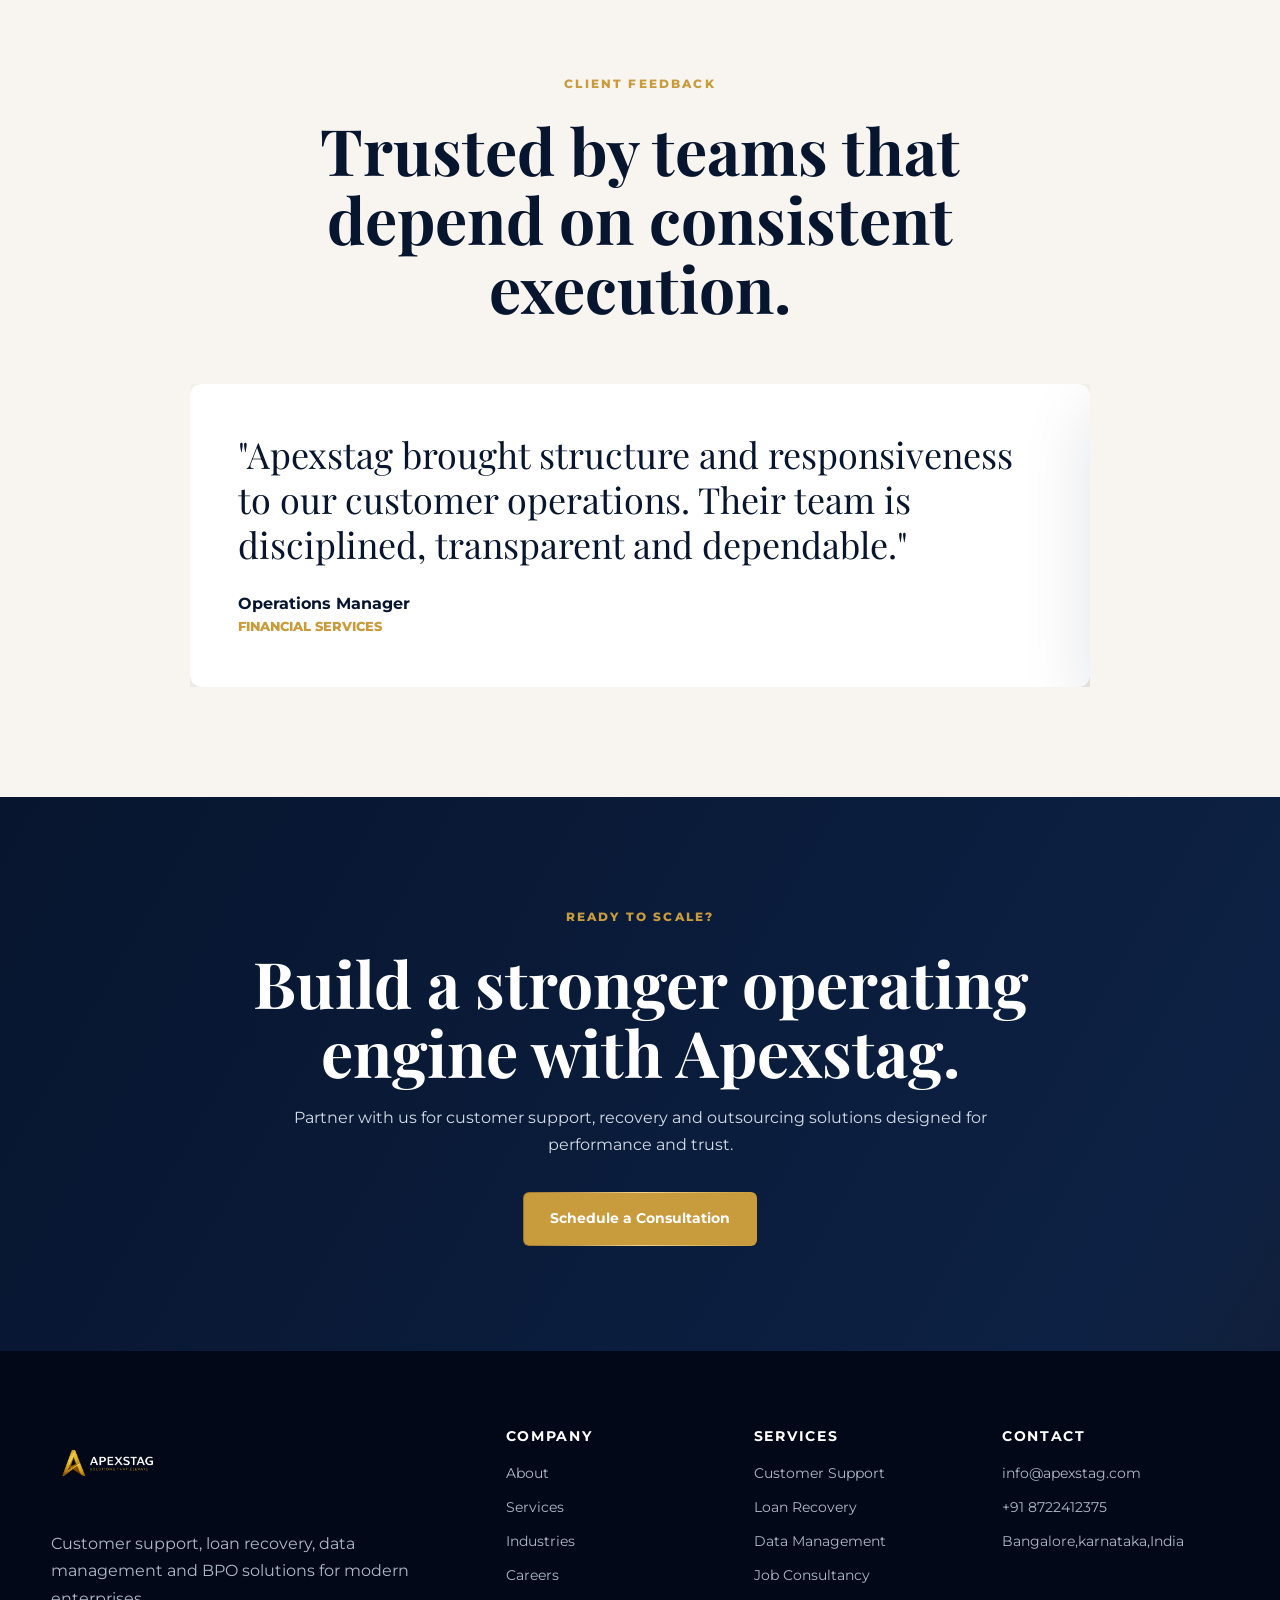
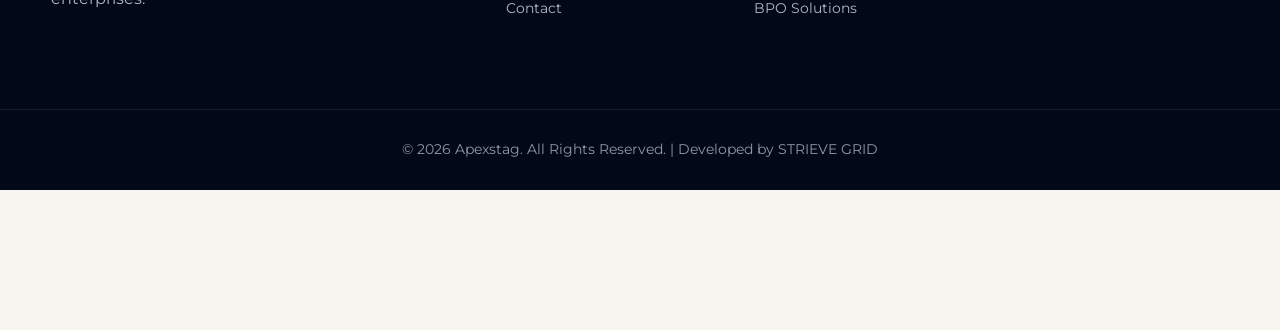
==== commit 9a480532: "Updated Apexstag website" ====
--- a/index.html
+++ b/index.html
@@ -44,7 +44,6 @@
     <main>
         <!-- ================= HERO ================= -->
         <section class="hero home-hero">
-            <span class="hero-cursor-glow" aria-hidden="true"></span>
             <div class="container hero-container">
                 <div class="hero-content" data-aos="fade-right">
                     <span class="eyebrow">Trusted outsourcing partner</span>
@@ -55,9 +54,8 @@
                         <a href="contact.html" class="btn-secondary">Contact Us</a>
                     </div>
                 </div>
-                <div class="hero-visual" data-aos="fade-left" data-aos-delay="150">
+                    <div class="hero-visual" data-aos="fade-left" data-aos-delay="150">
                     <img src="https://images.unsplash.com/photo-1552664730-d307ca884978?auto=format&fit=crop&w=1200&q=80" alt="Corporate support and operations team in a modern office">
-                    
                     </div>
                 </div>
             </div>
--- a/style.css
+++ b/style.css
@@ -345,31 +345,7 @@
     padding: 80px 0 120px;
 }
 
-.hero::after,
-.page-hero::after {
-    content: "";
-    position: absolute;
-    right: 7%;
-    top: 16%;
-    width: 480px;
-    height: 480px;
-    border-radius: 50%;
-    background: radial-gradient(circle, rgba(200, 155, 60, .16), rgba(200, 155, 60, 0) 65%);
-    pointer-events: none;
-}
-
-.hero-cursor-glow {
-    position: absolute;
-    left: 0;
-    top: 0;
-    width: 360px;
-    height: 360px;
-    border-radius: 50%;
-    background: radial-gradient(circle, rgba(200, 155, 60, .12), rgba(200, 155, 60, 0) 66%);
-    transform: translate3d(calc(var(--x, 50%) - 180px), calc(var(--y, 50%) - 180px), 0);
-    pointer-events: none;
-    will-change: transform;
-}
+/* Decorative hero overlays removed to avoid blocking content on small viewports */
 
 .hero-container {
     position: relative;
@@ -797,6 +773,218 @@
     font-family: "Playfair Display", serif;
     font-size: clamp(25px, 3vw, 36px);
     line-height: 1.25;
+}
+
+/* =========================
+   RESPONSIVE RULES
+========================= */
+
+/* Tablet and smaller: move navbar to top, enable mobile menu */
+@media (max-width: 900px) {
+    .nav-container {
+        gap: 12px;
+    }
+
+    .brand img {
+        width: 160px;
+        max-height: 56px;
+    }
+
+    .nav-links {
+        display: none;
+        position: fixed; /* make independent of container to avoid clipping */
+        /* place the menu above the floating bottom navbar */
+        bottom: calc(72px + 12px);
+        left: 50%;
+        transform: translateX(-50%);
+        background: rgba(7,21,46,0.98);
+        border-radius: 12px;
+        padding: 12px;
+        flex-direction: column;
+        gap: 8px;
+        min-width: 220px;
+        max-width: calc(100% - 40px);
+        box-shadow: 0 18px 40px rgba(7,21,46,0.45);
+        z-index: 2200;
+        visibility: hidden;
+        opacity: 0;
+        pointer-events: none;
+        transition: opacity .22s ease, transform .22s ease, visibility .22s;
+    }
+
+    .nav-menu.open .nav-links {
+        display: flex;
+    }
+
+    .menu-toggle {
+        display: inline-flex;
+    }
+
+    /* ensure nav-menu is the positioned ancestor for the dropdown */
+    .nav-menu {
+        position: relative;
+    }
+
+    .nav-links li a {
+        display: block;
+        padding: 10px 14px;
+        color: var(--white);
+        font-weight: 700;
+    }
+
+    /* force visible when open */
+    .nav-menu.open .nav-links {
+        display: flex !important;
+        visibility: visible !important;
+        opacity: 1 !important;
+        pointer-events: auto !important;
+        transform: translateX(-50%) translateY(0) !important;
+    }
+
+    .menu-toggle {
+        z-index: 2300;
+        position: relative;
+    }
+
+    .nav-cta {
+        display: none;
+    }
+
+    .container {
+        width: min(94%, 1100px);
+    }
+
+    .hero-container {
+        grid-template-columns: 1fr;
+        gap: 28px;
+        padding: 28px 0;
+    }
+
+    /* hide decorative hero overlays on small and tablet screens */
+    .hero::after,
+    .page-hero::after,
+    .hero-cursor-glow {
+        display: none;
+    }
+
+
+/* Strong override for narrower viewports in case of caching or specificity issues */
+@media (max-width: 1200px) {
+    .hero::after,
+    .page-hero::after,
+    .hero-cursor-glow {
+        display: none !important;
+        opacity: 0 !important;
+        visibility: hidden !important;
+        transform: translate3d(0,0,0) scale(0) !important;
+        pointer-events: none !important;
+    }
+}
+    .hero-visual img,
+    .split-media img,
+    .image-panel img {
+        min-height: 260px;
+    }
+
+    .services-grid,
+    .value-grid,
+    .benefits-grid,
+    .positions-grid {
+        grid-template-columns: repeat(2, 1fr);
+    }
+
+    .industry-grid {
+        grid-template-columns: repeat(2, 1fr);
+    }
+}
+
+/* Mobile: stack content, reduce paddings */
+@media (max-width: 600px) {
+    .container {
+        width: min(96%, 960px);
+    }
+
+    .section {
+        padding: 48px 0;
+    }
+
+    .hero.home-hero {
+        min-height: 60vh;
+        padding: 40px 0 60px;
+    }
+
+    .hero h1 {
+        font-size: clamp(28px, 6vw, 40px);
+    }
+
+    .page-hero {
+        padding: 60px 0 48px;
+    }
+
+    .split-grid {
+        grid-template-columns: 1fr;
+        gap: 28px;
+    }
+
+    .services-grid,
+    .value-grid,
+    .benefits-grid,
+    .positions-grid,
+    .industry-grid {
+        grid-template-columns: 1fr;
+    }
+
+    .brand img {
+        width: 140px;
+        max-height: 48px;
+    }
+
+    .testimonial-card {
+        padding: 28px;
+        min-height: auto;
+    }
+
+    .hero-visual img,
+    .split-media img,
+    .image-panel img {
+        min-height: 180px;
+    }
+
+    .form-grid {
+        display: grid;
+        grid-template-columns: 1fr;
+        gap: 18px;
+    }
+
+    .form-panel {
+        width: 100%;
+        padding: 20px;
+    }
+
+    /* hide large decorative glows/overlays on small screens to avoid blocking content */
+    .hero::after,
+    .page-hero::after,
+    .hero-cursor-glow {
+        display: none;
+    }
+}
+
+/* Small desktops / laptops: moderate widths */
+@media (min-width: 901px) and (max-width: 1366px) {
+    .container {
+        width: min(92%, 1200px);
+    }
+
+    .services-grid,
+    .value-grid,
+    .benefits-grid,
+    .positions-grid {
+        grid-template-columns: repeat(3, 1fr);
+    }
+
+    .industry-grid {
+        grid-template-columns: repeat(4, 1fr);
+    }
 }
 
 .testimonial-card h4 {
